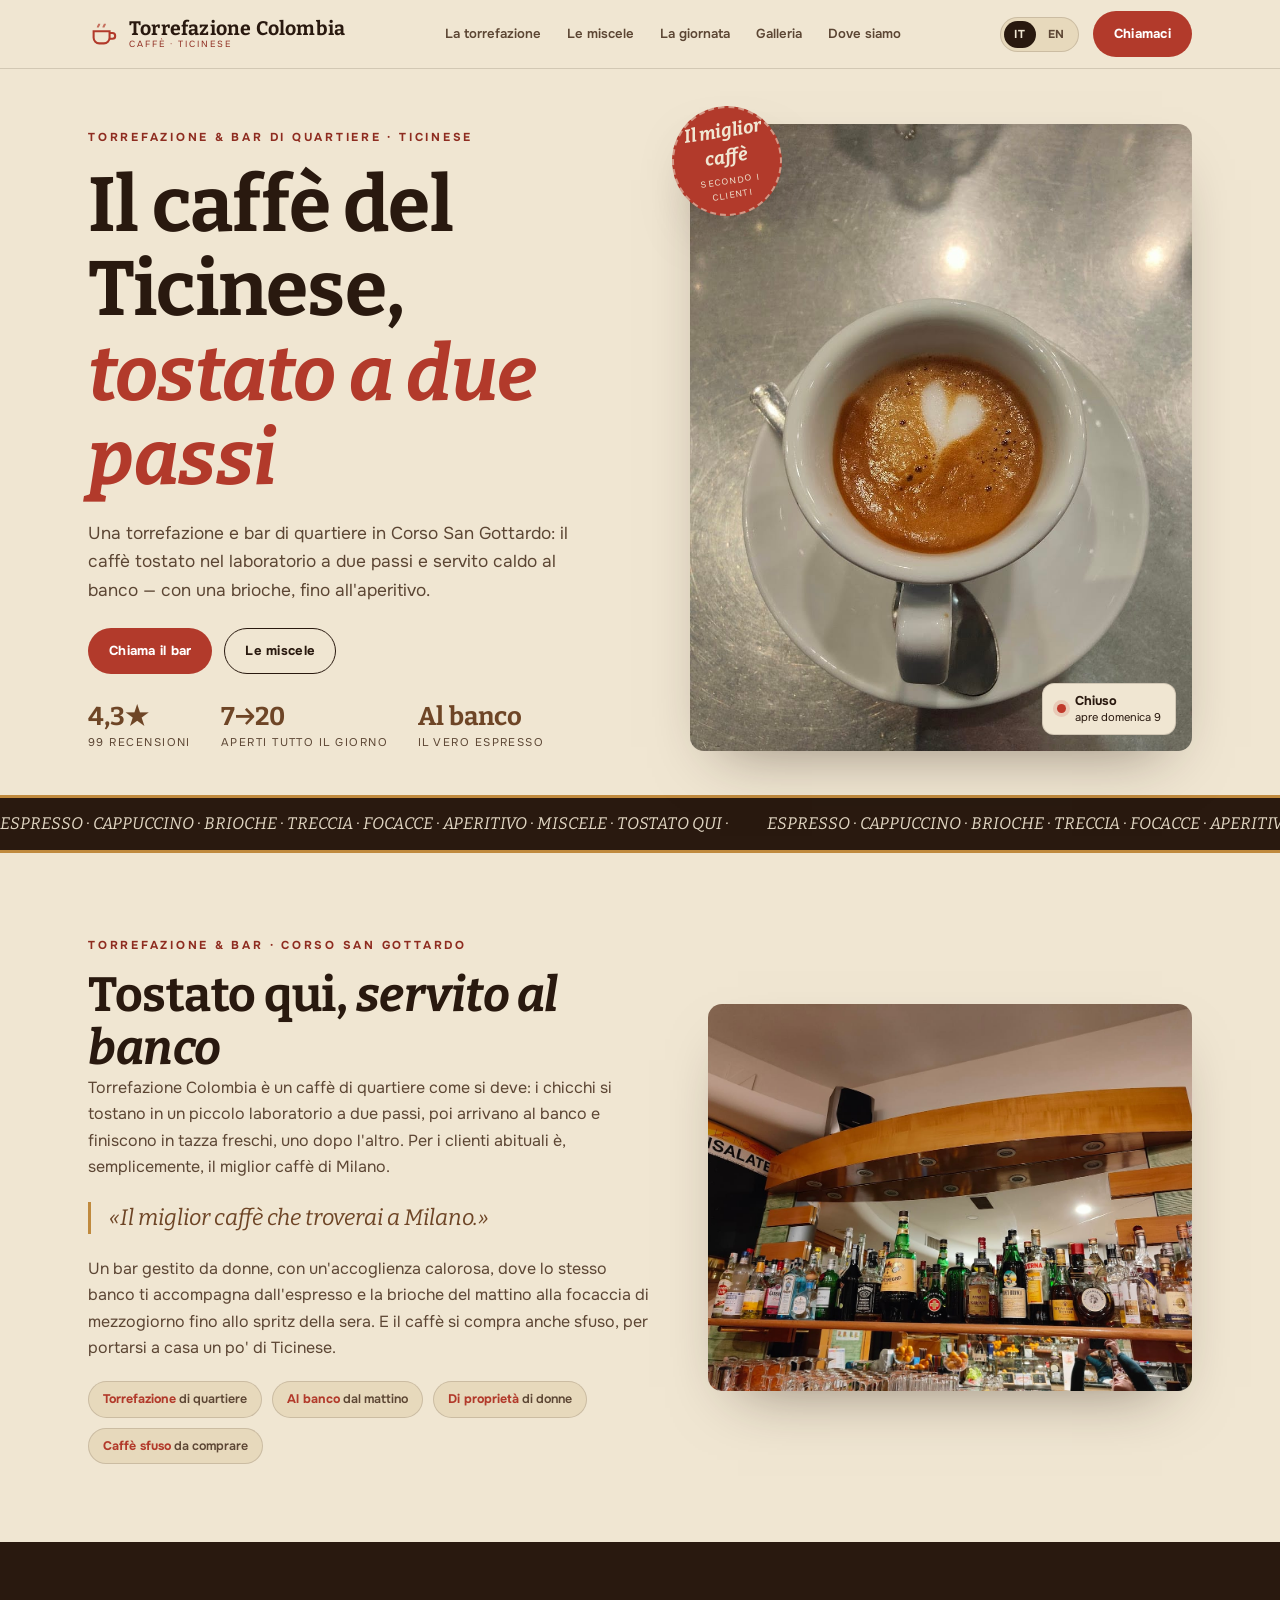
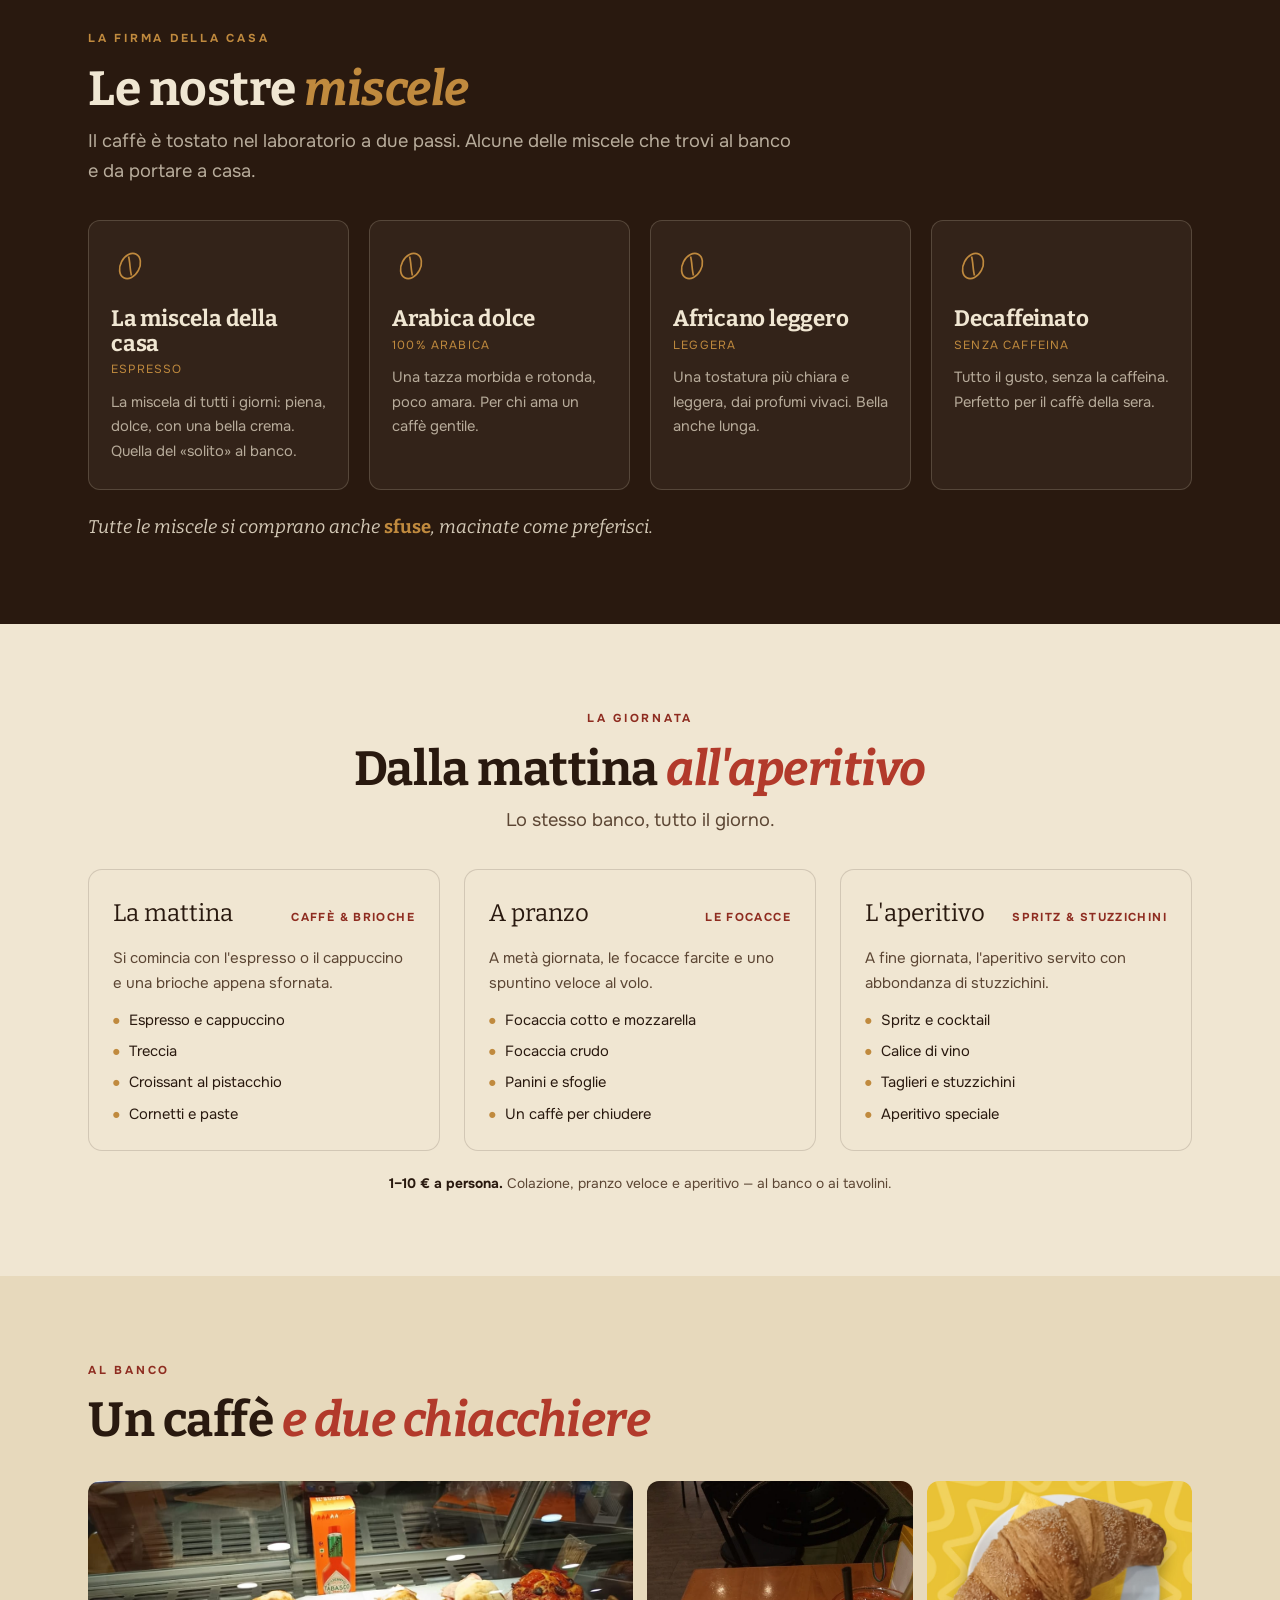
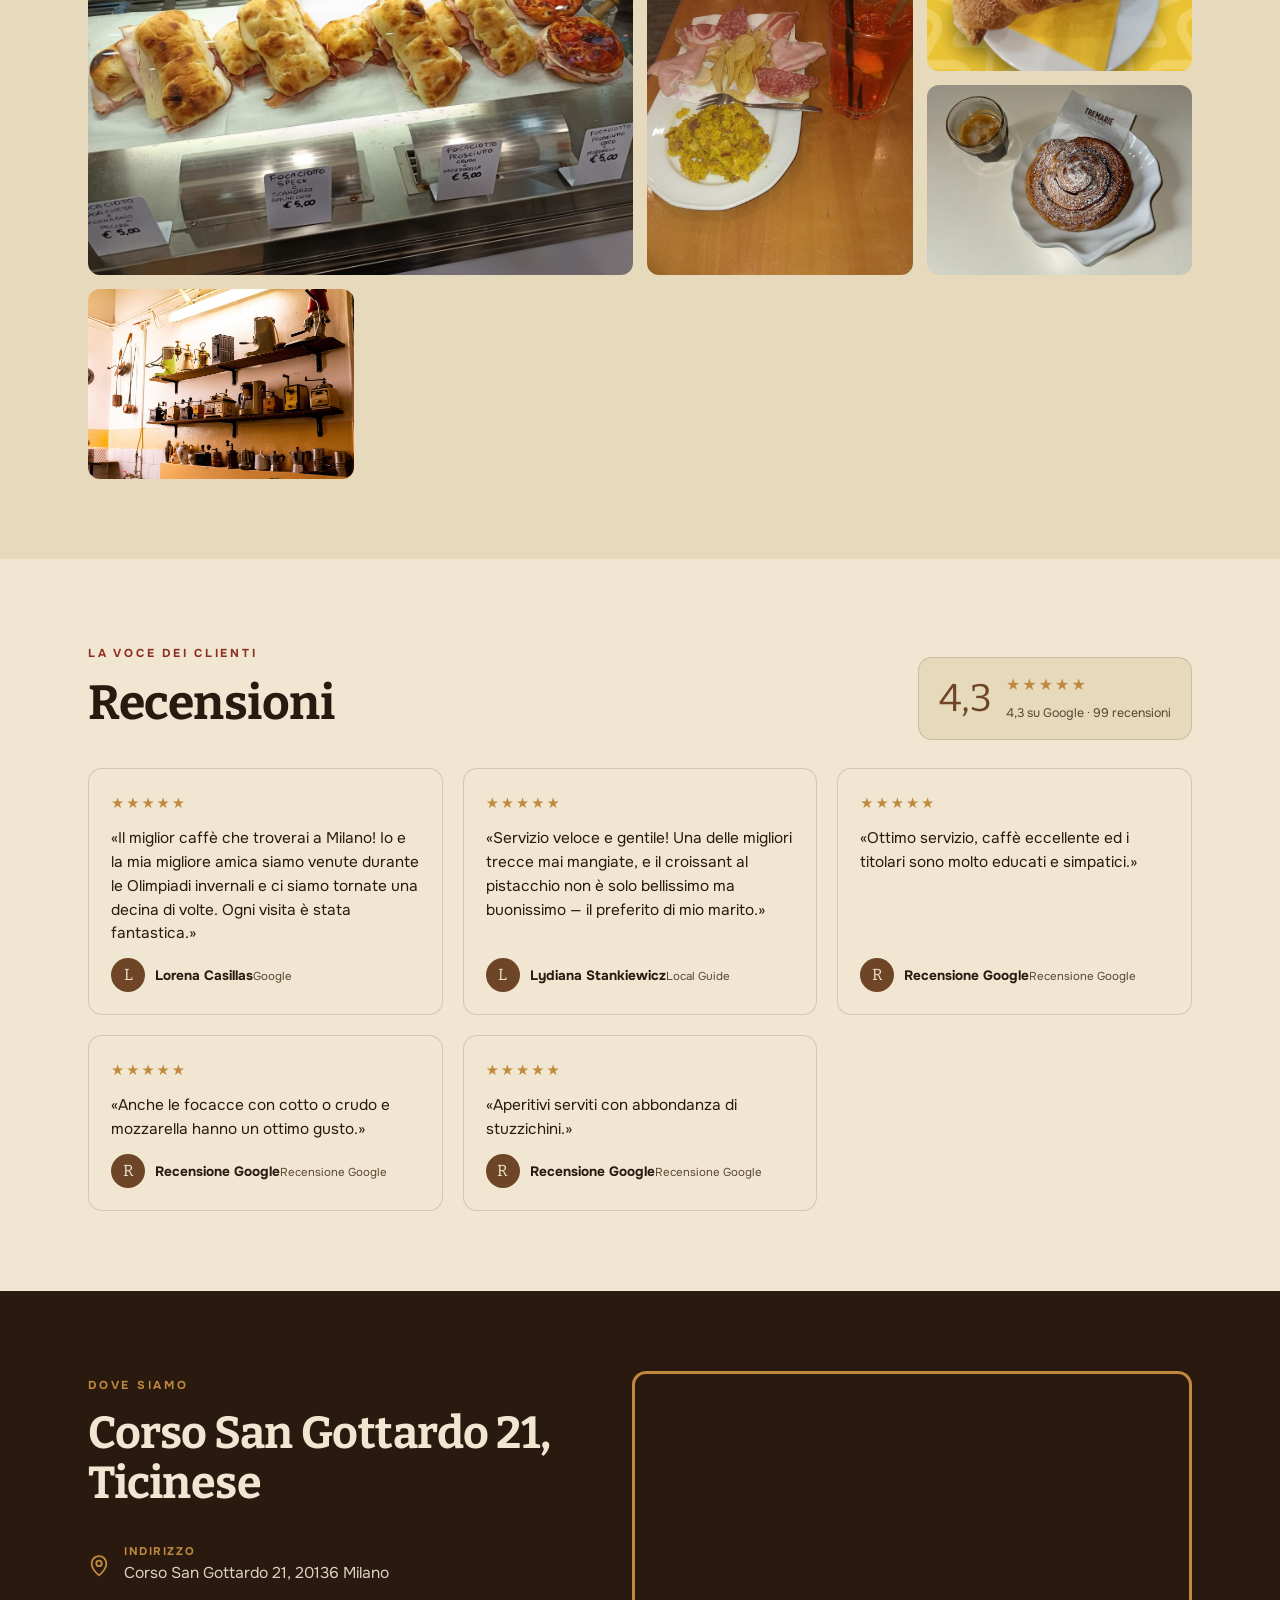
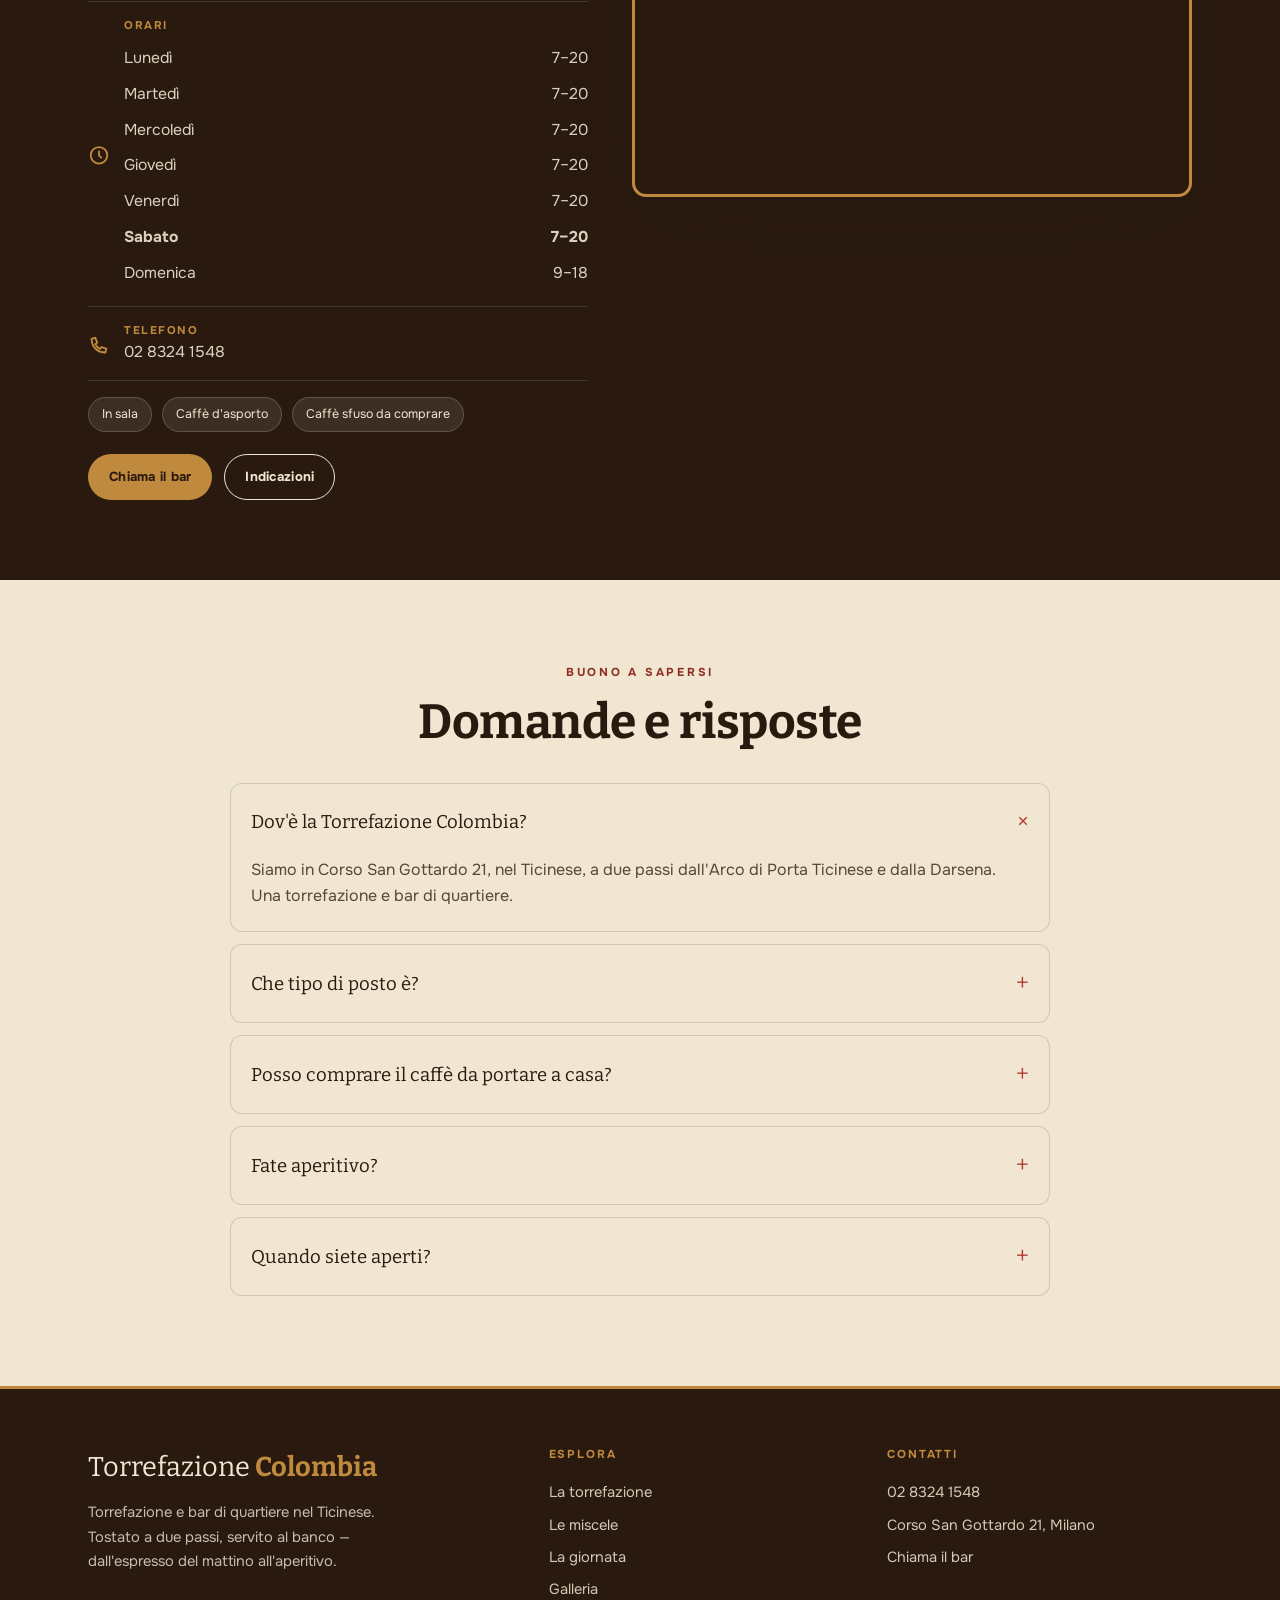
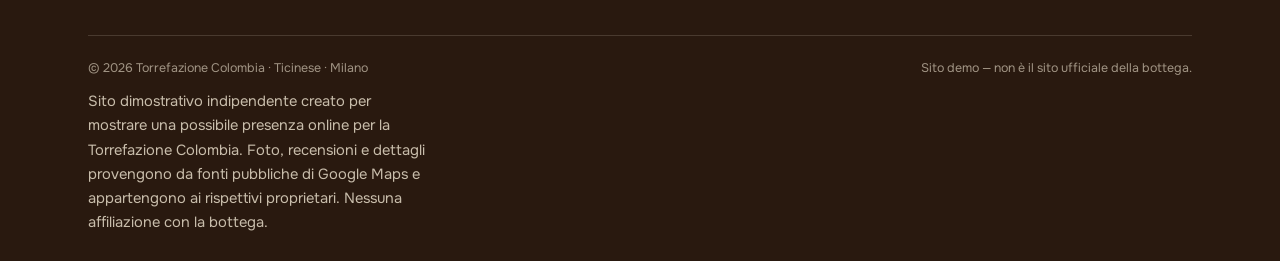
==== index.html @ 17e3a4bd "Torrefazione Colombia — sito demo (caffe di quartiere, Ticinese)" ====
<!DOCTYPE html>
<html lang="it">
<head>
<meta charset="UTF-8">
<meta name="viewport" content="width=device-width, initial-scale=1.0">
<title>Torrefazione Colombia · caffè tostato in Ticinese, Milano</title>
<meta name="description" content="Torrefazione Colombia, torrefazione e bar di quartiere in Corso San Gottardo, Ticinese. Caffè tostato in laboratorio a due passi e servito al banco, dalla brioche del mattino all'aperitivo. Caffè sfuso da comprare.">
<link rel="preconnect" href="https://fonts.googleapis.com">
<link rel="preconnect" href="https://fonts.gstatic.com" crossorigin>
<link href="https://fonts.googleapis.com/css2?family=Bitter:ital,wght@0,400;0,500;0,600;0,700;1,400;1,600&family=Onest:wght@300;400;500;600;700&display=swap" rel="stylesheet">
<link rel="stylesheet" href="css/styles.css">
<link rel="icon" href="data:image/svg+xml,<svg xmlns='http://www.w3.org/2000/svg' viewBox='0 0 100 100'><rect width='100' height='100' fill='%2329190F'/><text x='50' y='72' font-size='60' text-anchor='middle' fill='%23C08A3E' font-family='Georgia,serif'>C</text></svg>">
</head>
<body>

<!-- intro -->
<div id="intro">
  <div class="in">
    <svg class="cup" viewBox="0 0 64 64" fill="none" stroke="currentColor" stroke-width="2.2" aria-hidden="true">
      <path d="M14 26h34v14a12 12 0 01-12 12H26a12 12 0 01-12-12z"/>
      <path d="M48 30h5a6 6 0 010 12h-5"/>
      <path d="M24 12c0 4-3 4-3 8M32 10c0 4-3 4-3 8M40 12c0 4-3 4-3 8" opacity=".8" style="animation:steam 2.4s ease-in-out infinite"/>
    </svg>
    <div class="w">Colombia</div>
    <div class="s">Torrefazione · Milano</div>
  </div>
</div>

<!-- topbar -->
<header class="bar">
  <div class="wrap row">
    <a class="brand" href="#top">
      <svg class="cup" viewBox="0 0 32 32" fill="none" stroke="currentColor" stroke-width="2.2" aria-hidden="true"><path d="M6 13h17v7a6 6 0 01-6 6h-5a6 6 0 01-6-6z"/><path d="M23 15h3a3 3 0 010 6h-3"/><path d="M12 5c0 2-1.5 2-1.5 4M18 5c0 2-1.5 2-1.5 4" opacity=".7"/></svg>
      <span class="mk"><b>Torrefazione Colombia</b><span>Caffè · Ticinese</span></span>
    </a>
    <nav class="links">
      <a href="#story" data-i18n="nav.story">La torrefazione</a>
      <a href="#blends" data-i18n="nav.blends">Le miscele</a>
      <a href="#day" data-i18n="nav.day">La giornata</a>
      <a href="#gallery" data-i18n="nav.gallery">Galleria</a>
      <a href="#visit" data-i18n="nav.visit">Dove siamo</a>
    </nav>
    <div class="bar-tools">
      <div class="lang"><button data-l="it" class="on">IT</button><button data-l="en">EN</button></div>
      <a href="tel:+390283241548" class="btn solid" data-i18n="bar.book">Chiamaci</a>
      <button class="burger" aria-label="Menu"><span></span></button>
    </div>
  </div>
</header>

<main id="top">

<!-- hero -->
<section class="hero">
  <div class="wrap grid">
    <div class="hero-copy">
      <span class="eyebrow kick" data-i18n="hero.kick">Torrefazione & bar di quartiere · Ticinese</span>
      <h1 data-i18n="hero.h1">Il caffè del<br>Ticinese, <em>tostato a due passi</em></h1>
      <p class="sub" data-i18n="hero.sub">Una torrefazione e bar di quartiere in Corso San Gottardo: il caffè tostato nel laboratorio a due passi e servito caldo al banco — con una brioche, fino all'aperitivo.</p>
      <div class="cta">
        <a href="tel:+390283241548" class="btn solid" data-i18n="hero.book">Chiama il bar</a>
        <a href="#blends" class="btn ghost" data-i18n="hero.blends">Le miscele</a>
      </div>
      <div class="facts">
        <div class="f"><b data-i18n="hero.f1n">4,3★</b><span data-i18n="hero.f1l">99 recensioni</span></div>
        <div class="f"><b data-i18n="hero.f2n">7→20</b><span data-i18n="hero.f2l">aperti tutto il giorno</span></div>
        <div class="f"><b data-i18n="hero.f3n">Al banco</b><span data-i18n="hero.f3l">il vero espresso</span></div>
      </div>
    </div>
    <div class="hero-art">
      <div class="stamp"><div><b data-i18n="hero.stamp">Il miglior caffè</b><span data-i18n="hero.stamps">secondo i clienti</span></div></div>
      <div class="ph">
        <img src="img/hero-cappuccino.jpg" alt="Un cappuccino con latte art della Torrefazione Colombia" width="500" height="625">
        <div class="badge-open" id="openBadge"><span class="dot"></span><span class="t"><b>Aperto</b></span></div>
      </div>
    </div>
  </div>
</section>

<!-- ribbon -->
<div class="ribbon" aria-hidden="true">
  <div class="track">
    <span data-i18n="ribbon">ESPRESSO · CAPPUCCINO · BRIOCHE · TRECCIA · FOCACCE · APERITIVO · MISCELE · TOSTATO QUI ·</span>
    <span data-i18n="ribbon">ESPRESSO · CAPPUCCINO · BRIOCHE · TRECCIA · FOCACCE · APERITIVO · MISCELE · TOSTATO QUI ·</span>
  </div>
</div>

<!-- story -->
<section class="story reveal" id="story">
  <div class="wrap grid">
    <div class="story-copy">
      <span class="eyebrow" data-i18n="story.kick">Torrefazione & bar · Corso San Gottardo</span>
      <h2 style="font-size:clamp(2rem,4.4vw,3rem);margin-top:12px" data-i18n="story.h2">Tostato qui, <em>servito al banco</em></h2>
      <p data-i18n="story.p1">Torrefazione Colombia è un caffè di quartiere come si deve: i chicchi si tostano in un piccolo laboratorio a due passi, poi arrivano al banco e finiscono in tazza freschi, uno dopo l'altro. Per i clienti abituali è, semplicemente, il miglior caffè di Milano.</p>
      <p class="pull" data-i18n="story.pull">«Il miglior caffè che troverai a Milano.»</p>
      <p data-i18n="story.p2">Un bar gestito da donne, con un'accoglienza calorosa, dove lo stesso banco ti accompagna dall'espresso e la brioche del mattino alla focaccia di mezzogiorno fino allo spritz della sera. E il caffè si compra anche sfuso, per portarsi a casa un po' di Ticinese.</p>
      <div class="chips">
        <span class="chip" data-i18n="c1"><b>Torrefazione</b> di quartiere</span>
        <span class="chip" data-i18n="c2"><b>Al banco</b> dal mattino</span>
        <span class="chip" data-i18n="c3"><b>Di proprietà</b> di donne</span>
        <span class="chip" data-i18n="c4"><b>Caffè sfuso</b> da comprare</span>
      </div>
    </div>
    <div class="ph"><img src="img/bancone.jpg" alt="Il bancone della Torrefazione Colombia" width="500" height="400"></div>
  </div>
</section>

<!-- le miscele -->
<section class="blends reveal" id="blends">
  <div class="wrap">
    <div class="shead">
      <span class="eyebrow" data-i18n="blends.kick">La firma della casa</span>
      <h2 data-i18n="blends.h2">Le nostre <em>miscele</em></h2>
      <p class="lead" data-i18n="blends.sub">Il caffè è tostato nel laboratorio a due passi. Alcune delle miscele che trovi al banco e da portare a casa.</p>
    </div>
    <div class="blend-grid">
      <div class="blend">
        <svg class="bean" viewBox="0 0 40 40" fill="none" stroke="currentColor" stroke-width="1.8"><ellipse cx="20" cy="20" rx="10" ry="14" transform="rotate(28 20 20)"/><path d="M14 12c4 4 8 12 12 16" transform="rotate(28 20 20)"/></svg>
        <h4 data-i18n="b1.t">La miscela della casa</h4>
        <div class="note" data-i18n="b1.note">espresso</div>
        <p data-i18n="b1.p">La miscela di tutti i giorni: piena, dolce, con una bella crema. Quella del «solito» al banco.</p>
      </div>
      <div class="blend">
        <svg class="bean" viewBox="0 0 40 40" fill="none" stroke="currentColor" stroke-width="1.8"><ellipse cx="20" cy="20" rx="10" ry="14" transform="rotate(28 20 20)"/><path d="M14 12c4 4 8 12 12 16" transform="rotate(28 20 20)"/></svg>
        <h4 data-i18n="b2.t">Arabica dolce</h4>
        <div class="note" data-i18n="b2.note">100% arabica</div>
        <p data-i18n="b2.p">Una tazza morbida e rotonda, poco amara. Per chi ama un caffè gentile.</p>
      </div>
      <div class="blend">
        <svg class="bean" viewBox="0 0 40 40" fill="none" stroke="currentColor" stroke-width="1.8"><ellipse cx="20" cy="20" rx="10" ry="14" transform="rotate(28 20 20)"/><path d="M14 12c4 4 8 12 12 16" transform="rotate(28 20 20)"/></svg>
        <h4 data-i18n="b3.t">Africano leggero</h4>
        <div class="note" data-i18n="b3.note">leggera</div>
        <p data-i18n="b3.p">Una tostatura più chiara e leggera, dai profumi vivaci. Bella anche lunga.</p>
      </div>
      <div class="blend">
        <svg class="bean" viewBox="0 0 40 40" fill="none" stroke="currentColor" stroke-width="1.8"><ellipse cx="20" cy="20" rx="10" ry="14" transform="rotate(28 20 20)"/><path d="M14 12c4 4 8 12 12 16" transform="rotate(28 20 20)"/></svg>
        <h4 data-i18n="b4.t">Decaffeinato</h4>
        <div class="note" data-i18n="b4.note">senza caffeina</div>
        <p data-i18n="b4.p">Tutto il gusto, senza la caffeina. Perfetto per il caffè della sera.</p>
      </div>
    </div>
    <p class="foot" data-i18n="blends.foot">Tutte le miscele si comprano anche <b>sfuse</b>, macinate come preferisci.</p>
  </div>
</section>

<!-- daypart -->
<section class="day reveal" id="day">
  <div class="wrap">
    <div class="shead center">
      <span class="eyebrow" data-i18n="day.kick">La giornata</span>
      <h2 data-i18n="day.h2">Dalla mattina <em>all'aperitivo</em></h2>
      <p class="lead" style="margin:0 auto" data-i18n="day.sub">Lo stesso banco, tutto il giorno.</p>
    </div>
    <div class="three">
      <div class="moment">
        <div class="top"><span class="h" data-i18n="m1.h">La mattina</span><span class="t" data-i18n="m1.t">caffè &amp; brioche</span></div>
        <div class="body">
          <p data-i18n="m1.p">Si comincia con l'espresso o il cappuccino e una brioche appena sfornata.</p>
          <ul>
            <li data-i18n="m1.l1">Espresso e cappuccino</li>
            <li data-i18n="m1.l2">Treccia</li>
            <li data-i18n="m1.l3">Croissant al pistacchio</li>
            <li data-i18n="m1.l4">Cornetti e paste</li>
          </ul>
        </div>
      </div>
      <div class="moment">
        <div class="top"><span class="h" data-i18n="m2.h">A pranzo</span><span class="t" data-i18n="m2.t">le focacce</span></div>
        <div class="body">
          <p data-i18n="m2.p">A metà giornata, le focacce farcite e uno spuntino veloce al volo.</p>
          <ul>
            <li data-i18n="m2.l1">Focaccia cotto e mozzarella</li>
            <li data-i18n="m2.l2">Focaccia crudo</li>
            <li data-i18n="m2.l3">Panini e sfoglie</li>
            <li data-i18n="m2.l4">Un caffè per chiudere</li>
          </ul>
        </div>
      </div>
      <div class="moment">
        <div class="top"><span class="h" data-i18n="m3.h">L'aperitivo</span><span class="t" data-i18n="m3.t">spritz &amp; stuzzichini</span></div>
        <div class="body">
          <p data-i18n="m3.p">A fine giornata, l'aperitivo servito con abbondanza di stuzzichini.</p>
          <ul>
            <li data-i18n="m3.l1">Spritz e cocktail</li>
            <li data-i18n="m3.l2">Calice di vino</li>
            <li data-i18n="m3.l3">Taglieri e stuzzichini</li>
            <li data-i18n="m3.l4">Aperitivo speciale</li>
          </ul>
        </div>
      </div>
    </div>
    <p class="note" data-i18n="day.note"><b>1–10 € a persona.</b> Colazione, pranzo veloce e aperitivo — al banco o ai tavolini.</p>
  </div>
</section>

<!-- gallery -->
<section class="gallery reveal" id="gallery">
  <div class="wrap">
    <div class="shead">
      <span class="eyebrow" data-i18n="gal.kick">Al banco</span>
      <h2 data-i18n="gal.h2">Un caffè <em>e due chiacchiere</em></h2>
    </div>
    <div class="gg">
      <figure class="big"><img src="img/focacce.jpg" alt="Le focacce in vetrina della Torrefazione Colombia" loading="lazy"></figure>
      <figure class="tall"><img src="img/aperitivo.jpg" alt="Un aperitivo con salumi, patatine e spritz" loading="lazy"></figure>
      <figure><img src="img/cornetto.jpg" alt="Un cornetto appena sfornato" loading="lazy"></figure>
      <figure><img src="img/espresso.jpg" alt="Un espresso e una girella" loading="lazy"></figure>
      <figure><img src="img/interno.jpg" alt="L'interno con gli scaffali dei prodotti" loading="lazy"></figure>
    </div>
  </div>
</section>

<!-- reviews -->
<section class="reviews reveal">
  <div class="wrap">
    <div class="rev-head">
      <div class="shead" style="margin-bottom:0">
        <span class="eyebrow" data-i18n="rev.kick">La voce dei clienti</span>
        <h2 data-i18n="rev.h2">Recensioni</h2>
      </div>
      <div class="rating-badge">
        <span class="big">4,3</span>
        <div><div class="st">★★★★★</div><small data-i18n="rev.sub">4,3 su Google · 99 recensioni</small></div>
      </div>
    </div>
    <div class="rgrid">
      <div class="rcard">
        <div class="stars">★★★★★</div>
        <p data-i18n="rc1">«Il miglior caffè che troverai a Milano! Io e la mia migliore amica siamo venute durante le Olimpiadi invernali e ci siamo tornate una decina di volte. Ogni visita è stata fantastica.»</p>
        <div class="who"><span class="av">L</span><div><b>Lorena Casillas</b><span data-i18n="rc1m">Google</span></div></div>
      </div>
      <div class="rcard">
        <div class="stars">★★★★★</div>
        <p data-i18n="rc2">«Servizio veloce e gentile! Una delle migliori trecce mai mangiate, e il croissant al pistacchio non è solo bellissimo ma buonissimo — il preferito di mio marito.»</p>
        <div class="who"><span class="av">L</span><div><b>Lydiana Stankiewicz</b><span data-i18n="rc2m">Local Guide</span></div></div>
      </div>
      <div class="rcard">
        <div class="stars">★★★★★</div>
        <p data-i18n="rc3">«Ottimo servizio, caffè eccellente ed i titolari sono molto educati e simpatici.»</p>
        <div class="who"><span class="av">R</span><div><b>Recensione Google</b><span data-i18n="rc3m">Recensione Google</span></div></div>
      </div>
      <div class="rcard">
        <div class="stars">★★★★★</div>
        <p data-i18n="rc4">«Anche le focacce con cotto o crudo e mozzarella hanno un ottimo gusto.»</p>
        <div class="who"><span class="av">R</span><div><b>Recensione Google</b><span data-i18n="rc4m">Recensione Google</span></div></div>
      </div>
      <div class="rcard">
        <div class="stars">★★★★★</div>
        <p data-i18n="rc5">«Aperitivi serviti con abbondanza di stuzzichini.»</p>
        <div class="who"><span class="av">R</span><div><b>Recensione Google</b><span data-i18n="rc5m">Recensione Google</span></div></div>
      </div>
    </div>
  </div>
</section>

<!-- visit -->
<section class="visit reveal" id="visit">
  <div class="wrap grid">
    <div class="info">
      <span class="eyebrow" data-i18n="visit.kick">Dove siamo</span>
      <h2 data-i18n="visit.h2">Corso San Gottardo 21, Ticinese</h2>
      <div class="line">
        <svg class="ic" viewBox="0 0 24 24" fill="none" stroke="currentColor" stroke-width="2"><path d="M12 22s8-6.5 8-13a8 8 0 10-16 0c0 6.5 8 13 8 13z"/><circle cx="12" cy="9" r="3"/></svg>
        <div><b data-i18n="visit.addr">Indirizzo</b><span>Corso San Gottardo 21, 20136 Milano</span></div>
      </div>
      <div class="line">
        <svg class="ic" viewBox="0 0 24 24" fill="none" stroke="currentColor" stroke-width="2"><circle cx="12" cy="12" r="9"/><path d="M12 7v5l3 3"/></svg>
        <div style="flex:1"><b data-i18n="visit.hours">Orari</b><div id="hoursList" style="margin-top:6px"></div></div>
      </div>
      <div class="line">
        <svg class="ic" viewBox="0 0 24 24" fill="none" stroke="currentColor" stroke-width="2"><path d="M4 5c0 9 6 15 15 15l1-4-5-2-2 2a12 12 0 01-5-5l2-2-2-5z"/></svg>
        <div><b data-i18n="visit.phone">Telefono</b><a href="tel:+390283241548">02 8324 1548</a></div>
      </div>
      <div class="services">
        <span class="svc" data-i18n="svc1">In sala</span>
        <span class="svc" data-i18n="svc2">Caffè d'asporto</span>
        <span class="svc" data-i18n="svc3">Caffè sfuso da comprare</span>
      </div>
      <div class="cta" style="display:flex;gap:12px;margin-top:22px;flex-wrap:wrap">
        <a href="tel:+390283241548" class="btn brass" data-i18n="visit.book">Chiama il bar</a>
        <a href="https://www.google.com/maps/dir/?api=1&destination=Torrefazione+Colombia+Corso+San+Gottardo+21+Milano" target="_blank" rel="noopener" class="btn ghost" style="color:var(--latte);border-color:var(--latte)" data-i18n="visit.dir">Indicazioni</a>
      </div>
    </div>
    <div class="mapbox">
      <iframe title="Mappa — Torrefazione Colombia, Corso San Gottardo 21 Milano" loading="lazy" referrerpolicy="no-referrer-when-downgrade" src="https://www.google.com/maps?q=Torrefazione+Colombia,+Corso+San+Gottardo+21,+Milano&output=embed"></iframe>
    </div>
  </div>
</section>

<!-- faq -->
<section class="faq reveal">
  <div class="wrap">
    <div class="shead center">
      <span class="eyebrow" data-i18n="faq.kick">Buono a sapersi</span>
      <h2 data-i18n="faq.h2">Domande e risposte</h2>
    </div>
    <div class="qs">
      <details class="q" open>
        <summary><span data-i18n="q1">Dov'è la Torrefazione Colombia?</span><span class="pl">+</span></summary>
        <p data-i18n="a1">Siamo in Corso San Gottardo 21, nel Ticinese, a due passi dall'Arco di Porta Ticinese e dalla Darsena. Una torrefazione e bar di quartiere.</p>
      </details>
      <details class="q">
        <summary><span data-i18n="q2">Che tipo di posto è?</span><span class="pl">+</span></summary>
        <p data-i18n="a2">Una torrefazione e bar: i chicchi si tostano in un laboratorio a due passi e si servono freschi al banco, dall'espresso e la brioche del mattino all'aperitivo della sera.</p>
      </details>
      <details class="q">
        <summary><span data-i18n="q3">Posso comprare il caffè da portare a casa?</span><span class="pl">+</span></summary>
        <p data-i18n="a3">Sì — le miscele della casa si vendono sfuse, macinate come preferisci, così puoi preparare il nostro caffè anche a casa.</p>
      </details>
      <details class="q">
        <summary><span data-i18n="q4">Fate aperitivo?</span><span class="pl">+</span></summary>
        <p data-i18n="a4">Sì, la sera il banco si trasforma per l'aperitivo: spritz, vino e cocktail, serviti con abbondanza di stuzzichini.</p>
      </details>
      <details class="q">
        <summary><span data-i18n="q5">Quando siete aperti?</span><span class="pl">+</span></summary>
        <p data-i18n="a5">Dal lunedì al sabato 7:00–20:00 e la domenica 9:00–18:00. Un caffè al volo o un posto ai tavolini — siete i benvenuti tutto il giorno.</p>
      </details>
    </div>
  </div>
</section>

</main>

<footer class="ft">
  <div class="wrap">
    <div class="top">
      <div>
        <div class="mk">Torrefazione <b>Colombia</b></div>
        <p data-i18n="ft.tag">Torrefazione e bar di quartiere nel Ticinese. Tostato a due passi, servito al banco — dall'espresso del mattino all'aperitivo.</p>
      </div>
      <div>
        <h5 data-i18n="ft.explore">Esplora</h5>
        <a href="#story" data-i18n="nav.story">La torrefazione</a>
        <a href="#blends" data-i18n="nav.blends">Le miscele</a>
        <a href="#day" data-i18n="nav.day">La giornata</a>
        <a href="#gallery" data-i18n="nav.gallery">Galleria</a>
      </div>
      <div>
        <h5 data-i18n="ft.contact">Contatti</h5>
        <a href="tel:+390283241548">02 8324 1548</a>
        <a href="https://www.google.com/maps?q=Torrefazione+Colombia,+Corso+San+Gottardo+21,+Milano" target="_blank" rel="noopener">Corso San Gottardo 21, Milano</a>
        <a href="#visit" data-i18n="visit.book">Chiama il bar</a>
      </div>
    </div>
    <div class="bottom">
      <span>© 2026 Torrefazione Colombia · Ticinese · Milano</span>
      <span data-i18n="ft.rights">Sito demo — non è il sito ufficiale della bottega.</span>
    </div>
    <p class="disc" data-i18n="ft.disc">Sito dimostrativo indipendente creato per mostrare una possibile presenza online per la Torrefazione Colombia. Foto, recensioni e dettagli provengono da fonti pubbliche di Google Maps e appartengono ai rispettivi proprietari. Nessuna affiliazione con la bottega.</p>
  </div>
</footer>

<!-- JSON-LD -->
<script type="application/ld+json">
{
  "@context":"https://schema.org",
  "@type":"CafeOrCoffeeShop",
  "name":"Torrefazione Colombia",
  "description":"Torrefazione e bar di quartiere in Corso San Gottardo, Ticinese, a Milano. Caffè tostato in laboratorio a due passi e servito al banco, dalla colazione all'aperitivo. Caffè sfuso in vendita.",
  "servesCuisine":["Caffè","Colazione","Aperitivo","Bar"],
  "priceRange":"€",
  "url":"https://rotenzark.github.io/torrefazione-colombia/",
  "telephone":"+39 02 8324 1548",
  "address":{"@type":"PostalAddress","streetAddress":"Corso San Gottardo 21","addressLocality":"Milano","postalCode":"20136","addressCountry":"IT"},
  "geo":{"@type":"GeoCoordinates","latitude":45.4495826,"longitude":9.1799896},
  "aggregateRating":{"@type":"AggregateRating","ratingValue":"4.3","reviewCount":"99"},
  "openingHoursSpecification":[
    {"@type":"OpeningHoursSpecification","dayOfWeek":["Monday","Tuesday","Wednesday","Thursday","Friday","Saturday"],"opens":"07:00","closes":"20:00"},
    {"@type":"OpeningHoursSpecification","dayOfWeek":["Sunday"],"opens":"09:00","closes":"18:00"}
  ]
}
</script>
<script type="application/ld+json">
{
  "@context":"https://schema.org",
  "@type":"FAQPage",
  "mainEntity":[
    {"@type":"Question","name":"Dov'è la Torrefazione Colombia?","acceptedAnswer":{"@type":"Answer","text":"Siamo in Corso San Gottardo 21, nel Ticinese, a due passi dall'Arco di Porta Ticinese e dalla Darsena. Una torrefazione e bar di quartiere."}},
    {"@type":"Question","name":"Che tipo di posto è?","acceptedAnswer":{"@type":"Answer","text":"Una torrefazione e bar: i chicchi si tostano in un laboratorio a due passi e si servono freschi al banco, dall'espresso e la brioche del mattino all'aperitivo della sera."}},
    {"@type":"Question","name":"Posso comprare il caffè da portare a casa?","acceptedAnswer":{"@type":"Answer","text":"Sì, le miscele della casa si vendono sfuse, macinate come preferisci, così puoi preparare il nostro caffè anche a casa."}},
    {"@type":"Question","name":"Fate aperitivo?","acceptedAnswer":{"@type":"Answer","text":"Sì, la sera il banco si trasforma per l'aperitivo: spritz, vino e cocktail, serviti con abbondanza di stuzzichini."}},
    {"@type":"Question","name":"Quando siete aperti?","acceptedAnswer":{"@type":"Answer","text":"Dal lunedì al sabato 7:00–20:00 e la domenica 9:00–18:00."}}
  ]
}
</script>

<script src="js/main.js"></script>
</body>
</html>
---- css/styles.css ----
/* ==========================================================================
   TORREFAZIONE COLOMBIA — torrefazione & bar di quartiere · Ticinese
   Gesto-firma: LE MISCELE (carta delle miscele di casa) + narrativa
   «tostato in laboratorio a due passi» + daypart «dalla mattina all'aperitivo»
   Font: Bitter (slab serif) + Onest (sans)
   ========================================================================== */

:root{
  --latte:#F0E6D2;
  --latte-2:#E7D9BC;
  --latte-3:#DDCBA6;
  --espresso:#29190F;
  --espresso-soft:#5C4634;
  --roast:#6E4526;
  --red:#B23A2B;
  --red-d:#8E2C20;
  --brass:#C08A3E;
  --brass-d:#9C6C26;
  --line:rgba(41,25,15,.15);
  --line-2:rgba(41,25,15,.08);
  --shadow:0 26px 60px -30px rgba(41,25,15,.5);
  --maxw:1160px;
  --serif:'Bitter', Georgia, 'Times New Roman', serif;
  --sans:'Onest', system-ui, -apple-system, sans-serif;
}

*{box-sizing:border-box;margin:0;padding:0}
html{scroll-behavior:smooth}
body{font-family:var(--sans);color:var(--espresso);background:var(--latte);line-height:1.65;-webkit-font-smoothing:antialiased;overflow-x:hidden}
img{max-width:100%;display:block}
a{color:inherit;text-decoration:none}
h1,h2,h3,h4{font-family:var(--serif);font-weight:700;line-height:1.1;letter-spacing:-.01em}
section{position:relative}

.wrap{max-width:var(--maxw);margin:0 auto;padding:0 28px}
.eyebrow{font-family:var(--sans);font-weight:700;font-size:.72rem;letter-spacing:.24em;text-transform:uppercase;color:var(--red-d);display:inline-block}
.lead{font-size:1.14rem;color:var(--espresso-soft);max-width:60ch}

/* intro */
#intro{position:fixed;inset:0;z-index:1200;background:var(--espresso);display:grid;place-items:center;transition:opacity .7s ease,visibility .7s}
#intro.gone{opacity:0;visibility:hidden}
#intro .in{text-align:center;color:var(--latte);animation:rise 1s ease both}
#intro .cup{width:64px;height:64px;margin:0 auto 16px;color:var(--brass)}
#intro .w{font-family:var(--serif);font-size:clamp(2.2rem,7vw,3.6rem);letter-spacing:.01em}
#intro .s{font-size:.72rem;letter-spacing:.34em;text-transform:uppercase;color:var(--brass);margin-top:.5rem}
@keyframes rise{from{opacity:0;transform:translateY(14px)}to{opacity:1;transform:none}}
@keyframes steam{0%{opacity:0;transform:translateY(2px) scaleY(.9)}50%{opacity:.7}100%{opacity:0;transform:translateY(-6px) scaleY(1.1)}}

/* topbar */
header.bar{position:sticky;top:0;z-index:900;background:rgba(240,230,210,.92);backdrop-filter:blur(10px);border-bottom:1px solid var(--line)}
.bar .row{display:flex;align-items:center;justify-content:space-between;gap:18px;height:68px}
.brand{display:flex;align-items:center;gap:11px}
.brand .cup{width:30px;height:30px;flex:none;color:var(--red)}
.brand .mk{display:flex;flex-direction:column;line-height:1}
.brand .mk b{font-family:var(--serif);font-weight:700;font-size:1.22rem;color:var(--espresso);letter-spacing:.01em}
.brand .mk span{font-size:.56rem;letter-spacing:.22em;text-transform:uppercase;color:var(--red-d);margin-top:2px}
nav.links{display:flex;gap:26px}
nav.links a{font-size:.82rem;font-weight:600;color:var(--espresso-soft);transition:color .2s}
nav.links a:hover{color:var(--red)}
.bar-tools{display:flex;align-items:center;gap:14px}
.lang{display:flex;gap:2px;border:1px solid var(--line);border-radius:999px;padding:3px;background:var(--latte-2)}
.lang button{font:inherit;font-size:.72rem;font-weight:700;letter-spacing:.06em;border:0;cursor:pointer;background:transparent;color:var(--espresso-soft);padding:4px 10px;border-radius:999px}
.lang button.on{background:var(--espresso);color:var(--latte)}
.btn{display:inline-flex;align-items:center;gap:8px;font-family:var(--sans);font-weight:700;font-size:.82rem;letter-spacing:.02em;padding:11px 20px;border-radius:999px;cursor:pointer;border:1px solid transparent;transition:transform .15s ease,background .2s,color .2s;white-space:nowrap}
.btn.solid{background:var(--red);color:#fff}
.btn.solid:hover{background:var(--red-d);transform:translateY(-2px)}
.btn.ghost{background:transparent;color:var(--espresso);border-color:var(--espresso)}
.btn.ghost:hover{background:var(--espresso);color:var(--latte)}
.btn.brass{background:var(--brass);color:var(--espresso)}
.btn.brass:hover{background:var(--brass-d);color:#fff;transform:translateY(-2px)}
.burger{display:none}

/* hero */
.hero{padding:54px 0 44px}
.hero .grid{display:grid;grid-template-columns:1.05fr .95fr;gap:48px;align-items:center}
.hero .kick{margin-bottom:16px}
.hero h1{font-size:clamp(2.7rem,6vw,4.8rem);color:var(--espresso)}
.hero h1 em{font-style:italic;color:var(--red)}
.hero .sub{font-size:1.08rem;color:var(--espresso-soft);max-width:46ch;margin:18px 0 6px}
.hero .cta{display:flex;gap:12px;flex-wrap:wrap;margin-top:24px}
.hero .facts{display:flex;gap:30px;margin-top:30px;flex-wrap:wrap}
.hero .facts .f b{font-family:var(--serif);font-size:1.6rem;color:var(--roast);display:block;line-height:1}
.hero .facts .f span{font-size:.7rem;letter-spacing:.13em;text-transform:uppercase;color:var(--espresso-soft);margin-top:3px;display:block}
.hero-art{position:relative}
.hero-art .ph{position:relative;aspect-ratio:4/5;overflow:hidden;border-radius:14px;box-shadow:var(--shadow)}
.hero-art .ph img{width:100%;height:100%;object-fit:cover}
.hero-art .stamp{position:absolute;z-index:3;top:-18px;left:-18px;width:110px;height:110px;background:var(--red);color:var(--latte);border-radius:50%;display:grid;place-items:center;text-align:center;transform:rotate(-9deg);box-shadow:var(--shadow);border:2px dashed rgba(240,230,210,.55)}
.hero-art .stamp b{font-family:var(--serif);font-size:1.15rem;line-height:1;font-style:italic}
.hero-art .stamp span{font-size:.54rem;letter-spacing:.16em;text-transform:uppercase;margin-top:3px;display:block;padding:0 8px}
.badge-open{position:absolute;bottom:16px;right:16px;background:var(--latte);border:1px solid var(--line);border-radius:12px;padding:9px 14px;box-shadow:var(--shadow);display:flex;align-items:center;gap:9px}
.badge-open .dot{width:9px;height:9px;border-radius:50%;background:#c0392b;box-shadow:0 0 0 4px rgba(192,57,43,.16)}
.badge-open.op .dot{background:#3a9d5b;box-shadow:0 0 0 4px rgba(58,157,91,.16)}
.badge-open .t{font-size:.7rem;line-height:1.3}
.badge-open .t b{display:block;font-size:.8rem;font-family:var(--sans)}

/* ribbon */
.ribbon{background:var(--espresso);color:var(--latte);overflow:hidden;border-top:3px solid var(--brass);border-bottom:3px solid var(--brass)}
.ribbon .track{display:flex;gap:38px;white-space:nowrap;padding:12px 0;animation:slide 33s linear infinite;width:max-content}
.ribbon span{font-family:var(--serif);font-style:italic;font-size:1.05rem;opacity:.92}
.ribbon span b{color:var(--brass);font-style:normal}
@keyframes slide{from{transform:translateX(0)}to{transform:translateX(-50%)}}

.shead{max-width:64ch;margin-bottom:34px}
.shead h2{font-size:clamp(2rem,4.4vw,3rem);margin:12px 0 10px}
.shead h2 em{font-style:italic;color:var(--red)}
.center{margin-left:auto;margin-right:auto;text-align:center}

/* story */
.story{padding:78px 0}
.story .grid{display:grid;grid-template-columns:1.08fr .92fr;gap:52px;align-items:center}
.story .ph{position:relative;overflow:hidden;border-radius:14px;aspect-ratio:5/4;box-shadow:var(--shadow)}
.story .ph img{width:100%;height:100%;object-fit:cover}
.story p{margin-bottom:16px;color:var(--espresso-soft)}
.story .pull{font-family:var(--serif);font-style:italic;font-size:1.4rem;color:var(--roast);border-left:3px solid var(--brass);padding-left:18px;margin:22px 0;line-height:1.4}
.chips{display:flex;gap:10px;flex-wrap:wrap;margin-top:20px}
.chip{background:var(--latte-2);border:1px solid var(--line);border-radius:999px;padding:7px 14px;font-size:.78rem;font-weight:600;color:var(--espresso-soft)}
.chip b{color:var(--red)}

/* le miscele (dark) */
.blends{padding:82px 0;background:var(--espresso);color:var(--latte)}
.blends .eyebrow{color:var(--brass)}
.blends .shead h2{color:var(--latte)}
.blends .shead h2 em{color:var(--brass)}
.blends .lead{color:rgba(240,230,210,.72)}
.blend-grid{display:grid;grid-template-columns:repeat(4,1fr);gap:20px;margin-top:12px}
.blend{background:rgba(240,230,210,.05);border:1px solid rgba(240,230,210,.18);border-radius:12px;padding:26px 22px;position:relative}
.blend .bean{width:38px;height:38px;color:var(--brass);margin-bottom:14px}
.blend h4{font-size:1.4rem;color:var(--latte)}
.blend .note{font-size:.74rem;letter-spacing:.1em;text-transform:uppercase;color:var(--brass);margin:4px 0 10px}
.blend p{font-size:.92rem;color:rgba(240,230,210,.7)}
.blends .foot{margin-top:22px;font-family:var(--serif);font-style:italic;font-size:1.15rem;color:rgba(240,230,210,.85)}
.blends .foot b{color:var(--brass);font-style:normal}

/* daypart */
.day{padding:80px 0}
.day .three{display:grid;grid-template-columns:repeat(3,1fr);gap:24px;margin-top:16px}
.moment{background:var(--latte);border:1px solid var(--line);border-radius:14px;overflow:hidden}
.moment .top{padding:24px 24px 0;display:flex;align-items:baseline;justify-content:space-between}
.moment .top .h{font-family:var(--serif);font-size:1.5rem}
.moment .top .t{font-size:.72rem;letter-spacing:.12em;text-transform:uppercase;color:var(--red-d);font-weight:700}
.moment .body{padding:12px 24px 24px}
.moment .body p{color:var(--espresso-soft);font-size:.94rem;margin-bottom:12px}
.moment ul{list-style:none;display:flex;flex-direction:column;gap:7px}
.moment li{display:flex;gap:9px;align-items:baseline;font-size:.92rem}
.moment li::before{content:"●";color:var(--brass);font-size:.5rem;transform:translateY(-2px)}
.day .note{margin-top:22px;text-align:center;font-size:.86rem;color:var(--espresso-soft)}
.day .note b{color:var(--espresso)}

/* gallery */
.gallery{padding:80px 0;background:var(--latte-2)}
.gg{display:grid;grid-template-columns:repeat(4,1fr);grid-auto-rows:190px;gap:14px}
.gg figure{overflow:hidden;border-radius:12px;background:var(--latte-3)}
.gg img{width:100%;height:100%;object-fit:cover;transition:transform .6s ease}
.gg figure:hover img{transform:scale(1.06)}
.gg .big{grid-column:span 2;grid-row:span 2}
.gg .tall{grid-row:span 2}

/* reviews */
.reviews{padding:80px 0}
.rev-head{display:flex;align-items:flex-end;justify-content:space-between;gap:20px;flex-wrap:wrap;margin-bottom:28px}
.rating-badge{display:flex;align-items:center;gap:14px;background:var(--latte-2);border:1px solid var(--line);border-radius:14px;padding:14px 20px}
.rating-badge .big{font-family:var(--serif);font-size:2.4rem;color:var(--roast);line-height:1}
.rating-badge .st{color:var(--brass);font-size:1rem;letter-spacing:2px}
.rating-badge small{color:var(--espresso-soft);font-size:.78rem}
.rgrid{display:grid;grid-template-columns:repeat(3,1fr);gap:20px}
.rcard{background:var(--latte);border:1px solid var(--line);border-radius:14px;padding:22px;display:flex;flex-direction:column;gap:12px}
.rcard.big{grid-row:span 1}
.rcard .stars{color:var(--brass);letter-spacing:2px;font-size:.92rem}
.rcard p{font-size:.96rem;color:var(--espresso);line-height:1.55}
.rcard .who{display:flex;align-items:center;gap:10px;margin-top:auto}
.rcard .who .av{width:34px;height:34px;border-radius:50%;background:var(--roast);color:var(--latte);display:grid;place-items:center;font-family:var(--serif);font-size:1rem}
.rcard .who b{font-size:.85rem}
.rcard .who span{font-size:.72rem;color:var(--espresso-soft)}

/* visit */
.visit{padding:80px 0;background:var(--espresso);color:var(--latte)}
.visit .grid{display:grid;grid-template-columns:1fr 1.12fr;gap:44px;align-items:start}
.visit .eyebrow{color:var(--brass)}
.visit h2{color:var(--latte);font-size:clamp(2rem,4vw,2.8rem);margin:12px 0 20px}
.info .line{display:flex;gap:14px;padding:14px 0;border-bottom:1px solid rgba(240,230,210,.14)}
.info .line .ic{width:22px;flex:none;color:var(--brass);margin-top:3px}
.info .line b{display:block;font-family:var(--sans);font-weight:700;font-size:.7rem;letter-spacing:.14em;text-transform:uppercase;color:var(--brass)}
.info .line span,.info .line a{color:rgba(240,230,210,.9);font-size:.98rem}
.info .line a:hover{color:#fff;text-decoration:underline}
.hourrow{display:flex;justify-content:space-between;font-size:.92rem;padding:5px 0;color:rgba(240,230,210,.86)}
.hourrow.today{color:var(--brass);font-weight:700}
.hourrow .d{text-transform:capitalize}
.services{display:flex;gap:10px;flex-wrap:wrap;margin-top:16px}
.svc{background:rgba(240,230,210,.1);border:1px solid rgba(240,230,210,.2);border-radius:999px;padding:6px 13px;font-size:.78rem}
.mapbox{border-radius:14px;overflow:hidden;border:3px solid var(--brass);min-height:420px;box-shadow:var(--shadow)}
.mapbox iframe{width:100%;height:100%;min-height:420px;border:0;display:block}

/* faq */
.faq{padding:78px 0}
.faq .qs{max-width:820px;margin:0 auto}
details.q{border:1px solid var(--line);border-radius:12px;padding:4px 20px;margin-bottom:12px;background:var(--latte)}
details.q summary{list-style:none;cursor:pointer;padding:16px 0;font-family:var(--serif);font-size:1.16rem;display:flex;justify-content:space-between;gap:14px;align-items:center}
details.q summary::-webkit-details-marker{display:none}
details.q summary .pl{color:var(--red);font-size:1.4rem;transition:transform .25s;flex:none}
details.q[open] summary .pl{transform:rotate(45deg)}
details.q p{padding:0 0 18px;color:var(--espresso-soft)}

/* footer */
footer.ft{background:var(--espresso);color:var(--latte);padding:56px 0 26px;border-top:3px solid var(--brass)}
footer.ft .top{display:grid;grid-template-columns:1.4fr 1fr 1fr;gap:34px;padding-bottom:30px;border-bottom:1px solid rgba(240,230,210,.16)}
footer.ft .mk{font-family:var(--serif);font-size:1.7rem}
footer.ft .mk b{color:var(--brass)}
footer.ft p{color:rgba(240,230,210,.8);font-size:.92rem;margin-top:10px;max-width:34ch}
footer.ft h5{font-family:var(--sans);font-weight:700;font-size:.72rem;letter-spacing:.16em;text-transform:uppercase;color:var(--brass);margin-bottom:12px}
footer.ft a{display:block;color:rgba(240,230,210,.86);font-size:.92rem;padding:4px 0}
footer.ft a:hover{color:#fff}
footer.ft .bottom{display:flex;justify-content:space-between;gap:16px;flex-wrap:wrap;padding-top:22px;font-size:.78rem;color:rgba(240,230,210,.6)}
.disc{margin-top:10px;font-size:.72rem;color:rgba(240,230,210,.48);max-width:72ch}

.reveal{opacity:0;transform:translateY(20px);transition:opacity .7s ease,transform .7s ease}
.reveal.in{opacity:1;transform:none}

@media(max-width:940px){
  nav.links{display:none}
  .hero .grid,.story .grid,.visit .grid{grid-template-columns:1fr}
  .hero-art{order:-1;max-width:440px;margin:0 auto}
  .story .ph{order:-1}
  .blend-grid{grid-template-columns:1fr 1fr}
  .day .three{grid-template-columns:1fr}
  .rgrid{grid-template-columns:1fr}
  .gg{grid-template-columns:repeat(2,1fr);grid-auto-rows:170px}
  footer.ft .top{grid-template-columns:1fr 1fr}
  .burger{display:inline-grid;place-items:center;width:42px;height:42px;border:1px solid var(--line);border-radius:10px;background:var(--latte-2);cursor:pointer}
  .burger span{width:18px;height:2px;background:var(--espresso);position:relative}
  .burger span::before,.burger span::after{content:"";position:absolute;left:0;width:18px;height:2px;background:var(--espresso)}
  .burger span::before{top:-6px}.burger span::after{top:6px}
}
@media(max-width:560px){
  .wrap{padding:0 18px}
  .bar-tools .btn.solid{display:none}
  .blend-grid{grid-template-columns:1fr}
  .gg{grid-template-columns:1fr;grid-auto-rows:220px}
  .gg .big{grid-column:span 1;grid-row:span 1}
  footer.ft .top{grid-template-columns:1fr}
  .bar .row{height:60px}
}
@media(prefers-reduced-motion:reduce){*{animation:none!important;transition:none!important}.reveal{opacity:1;transform:none}}
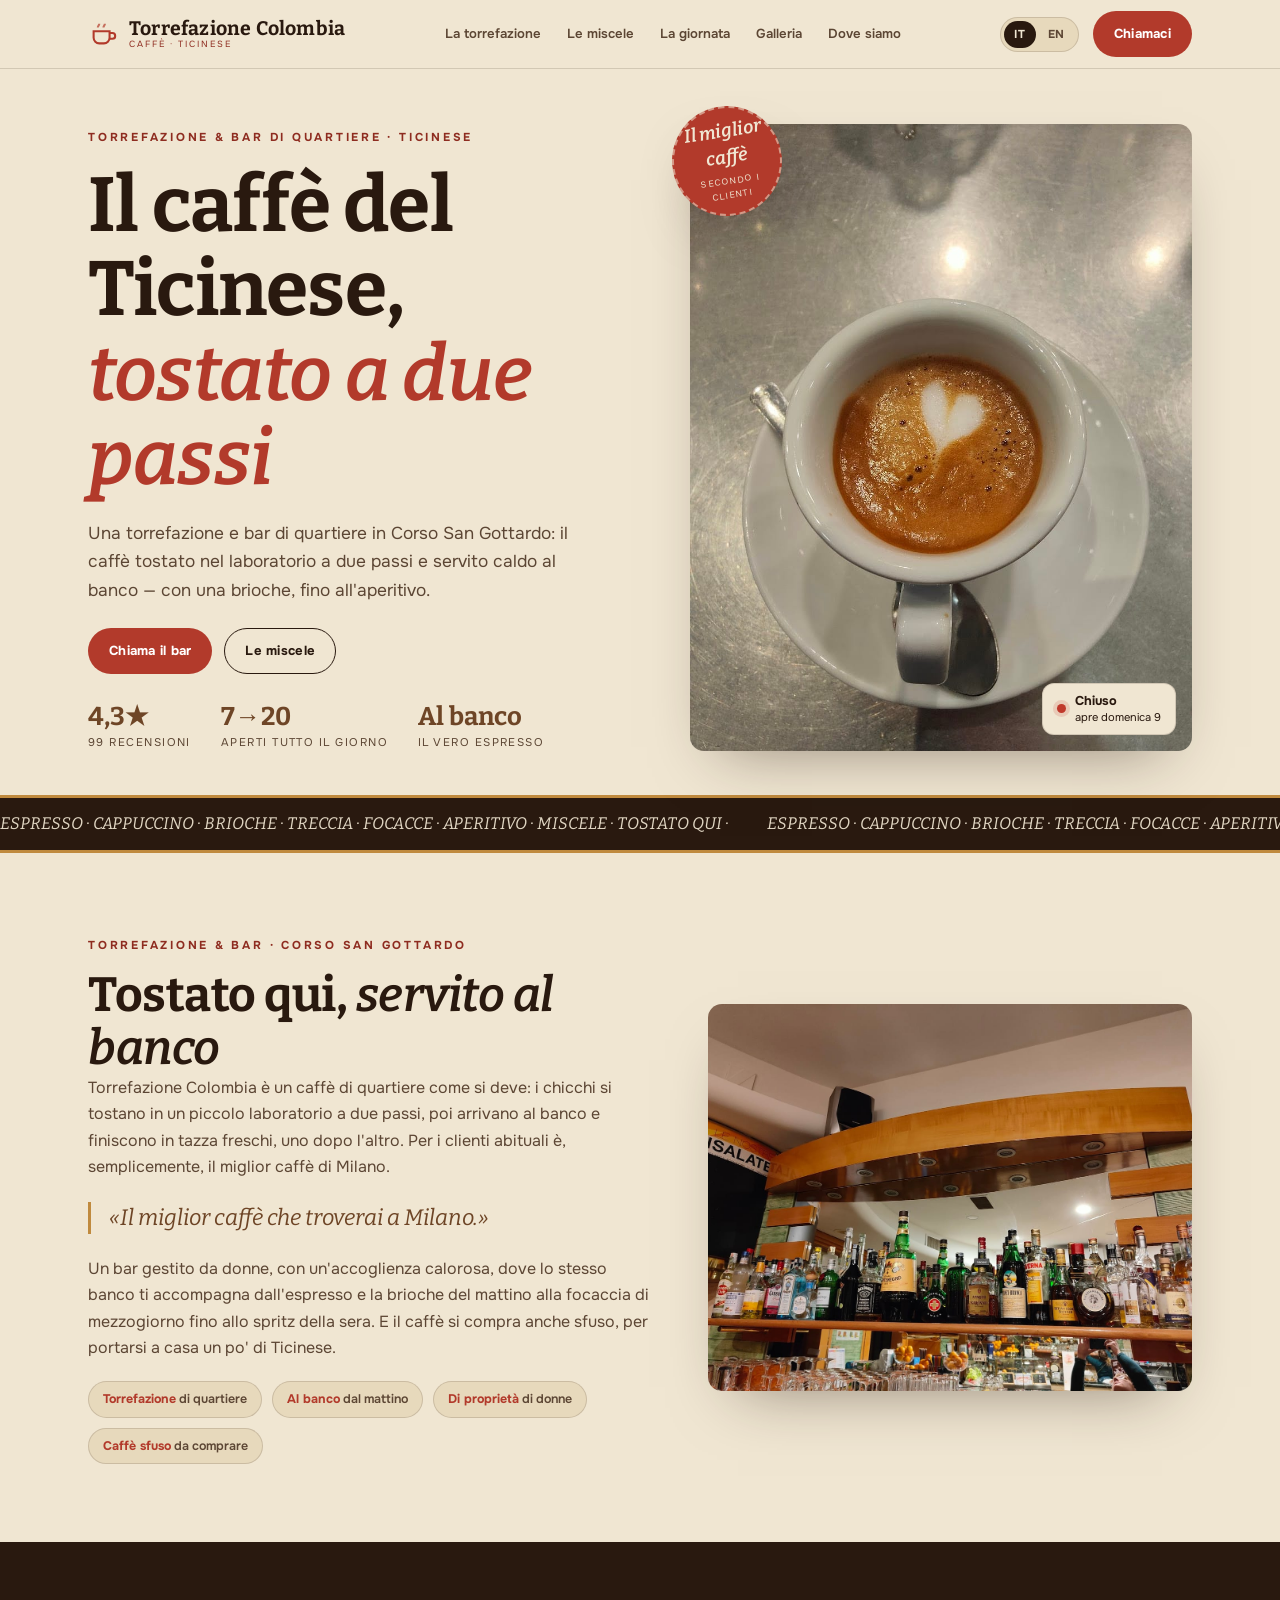
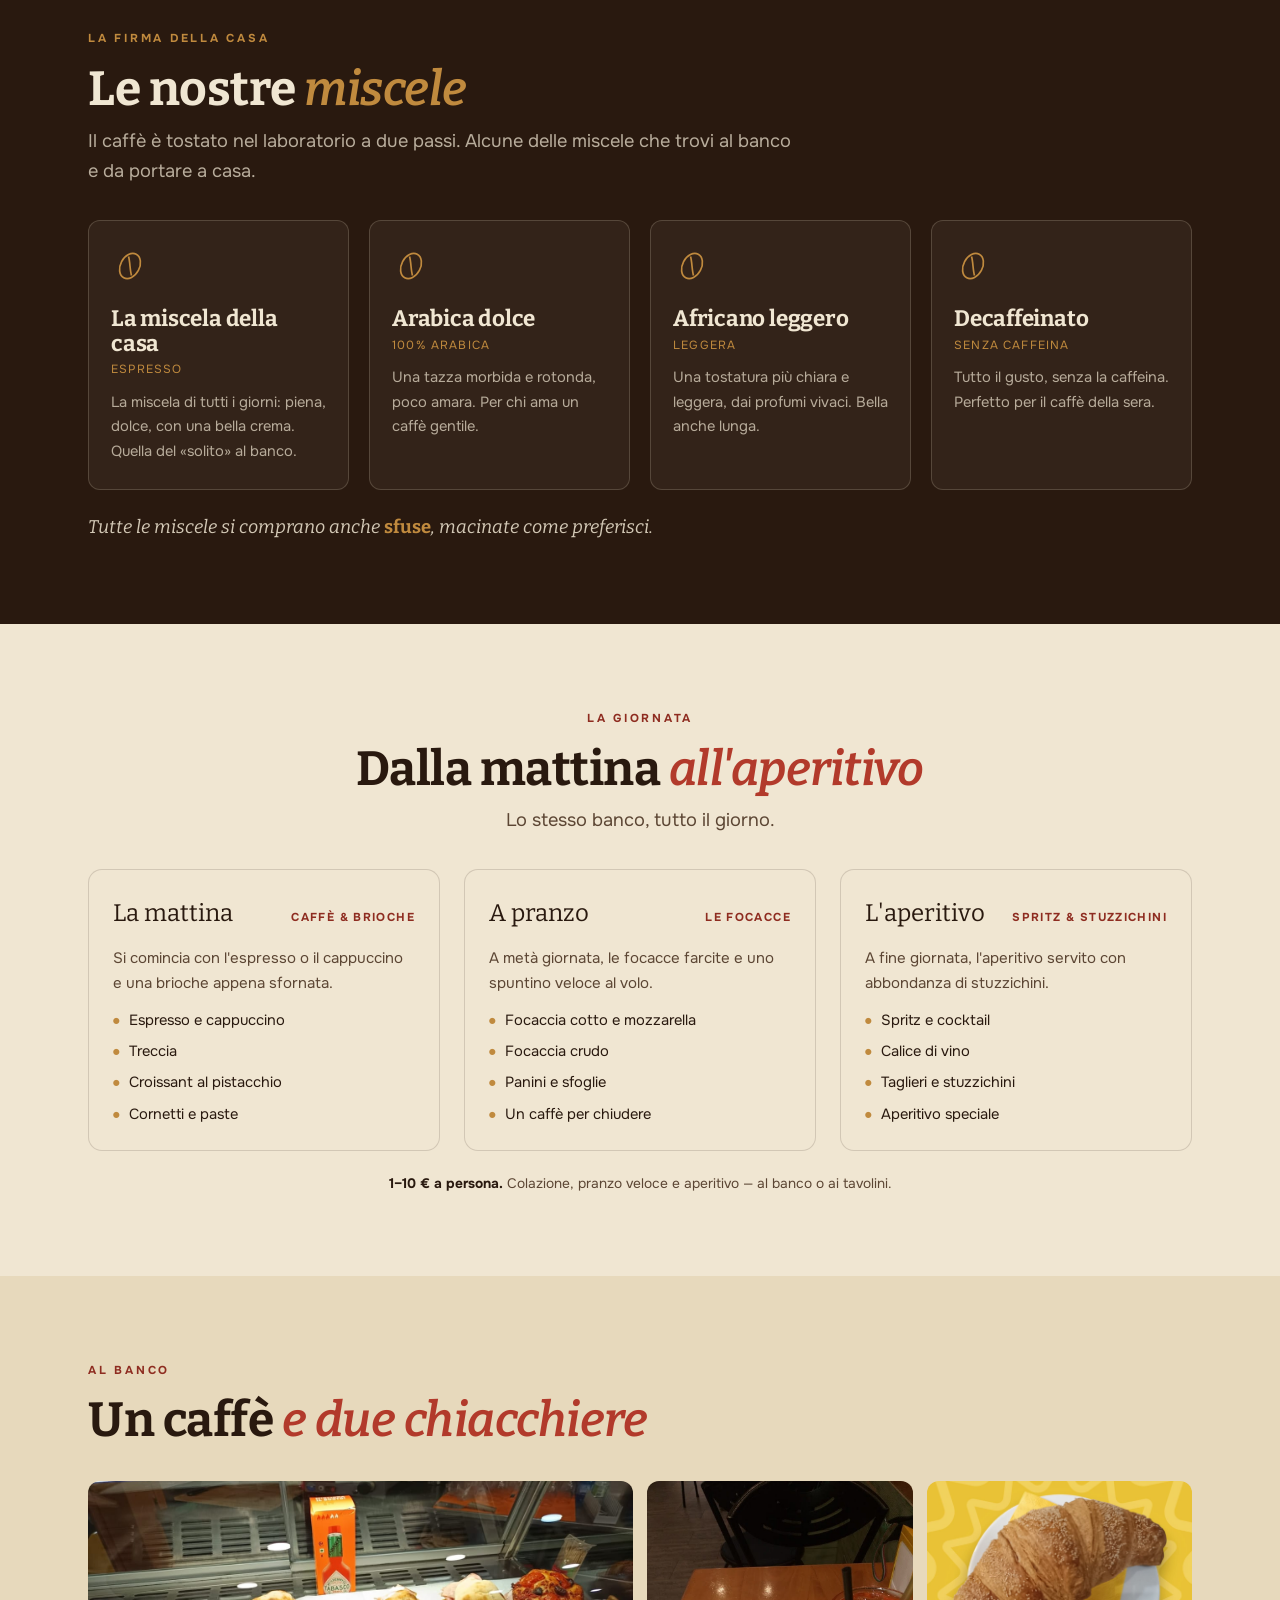
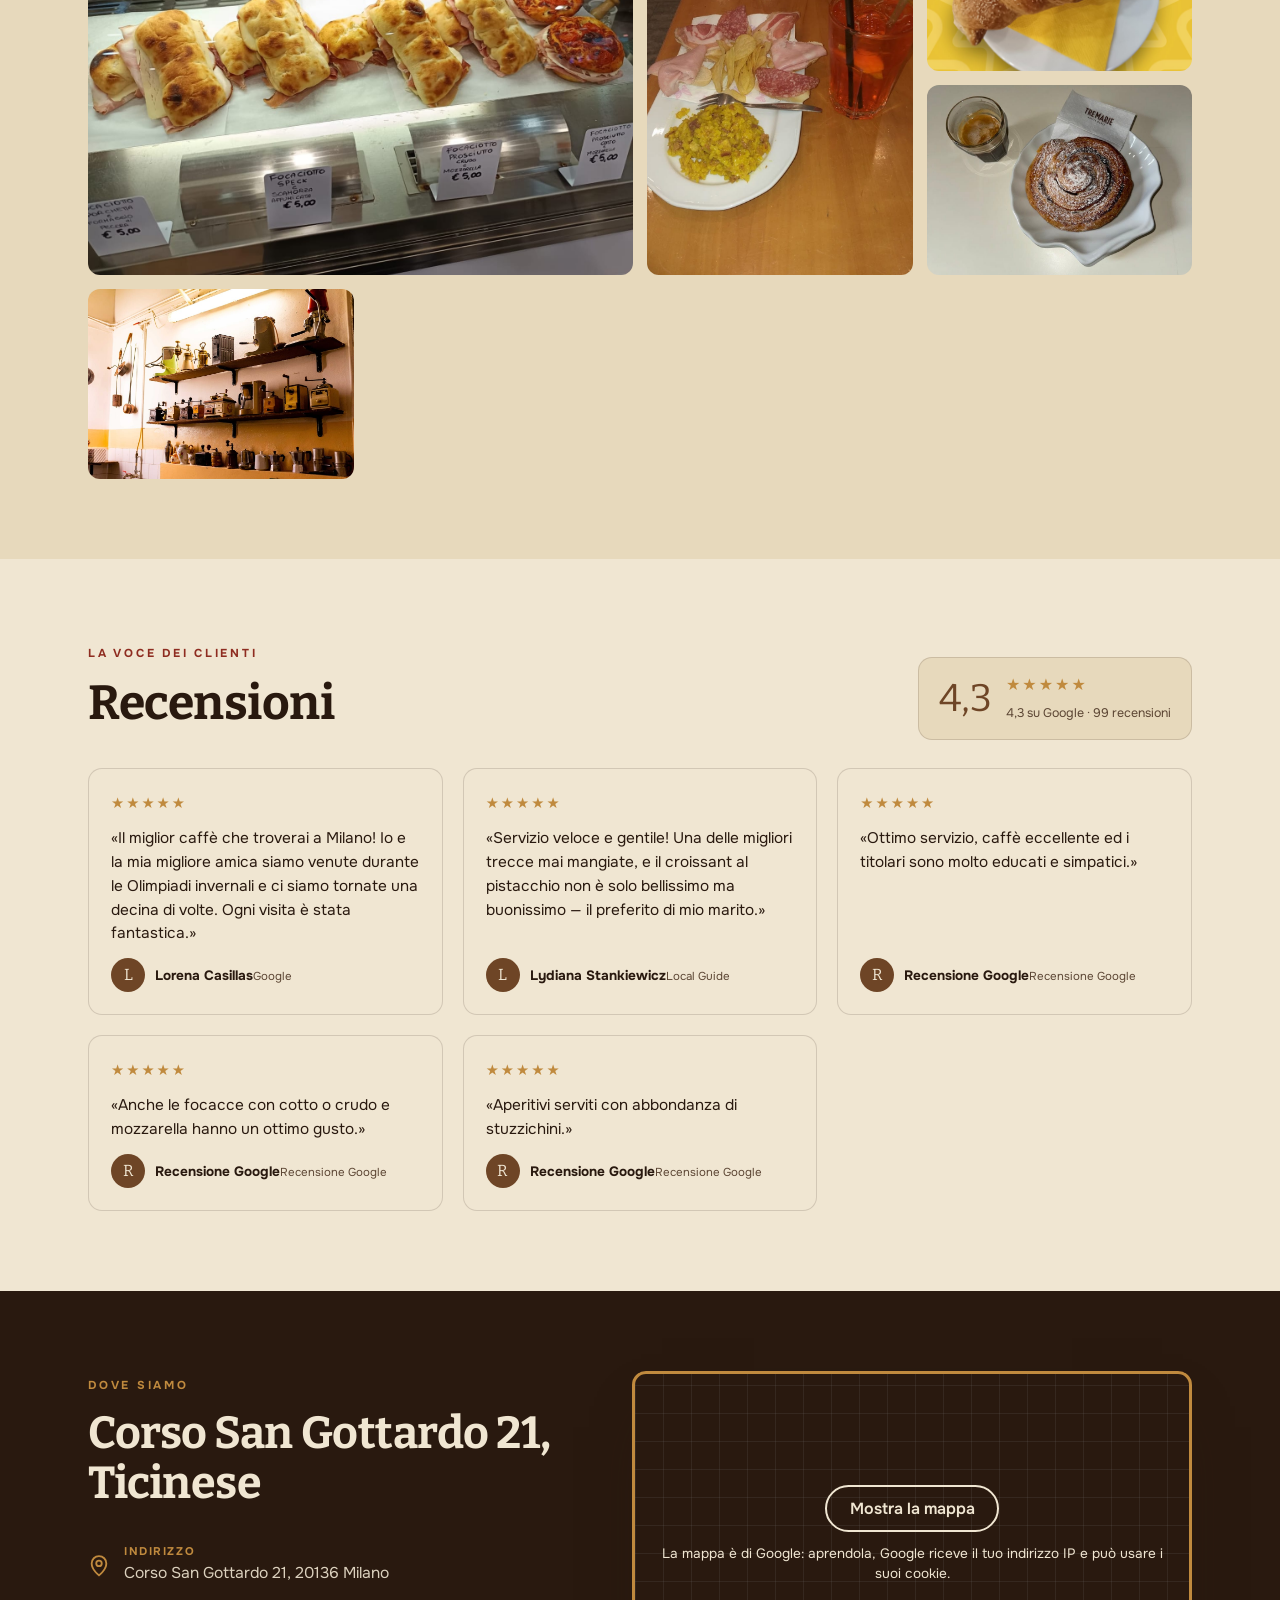
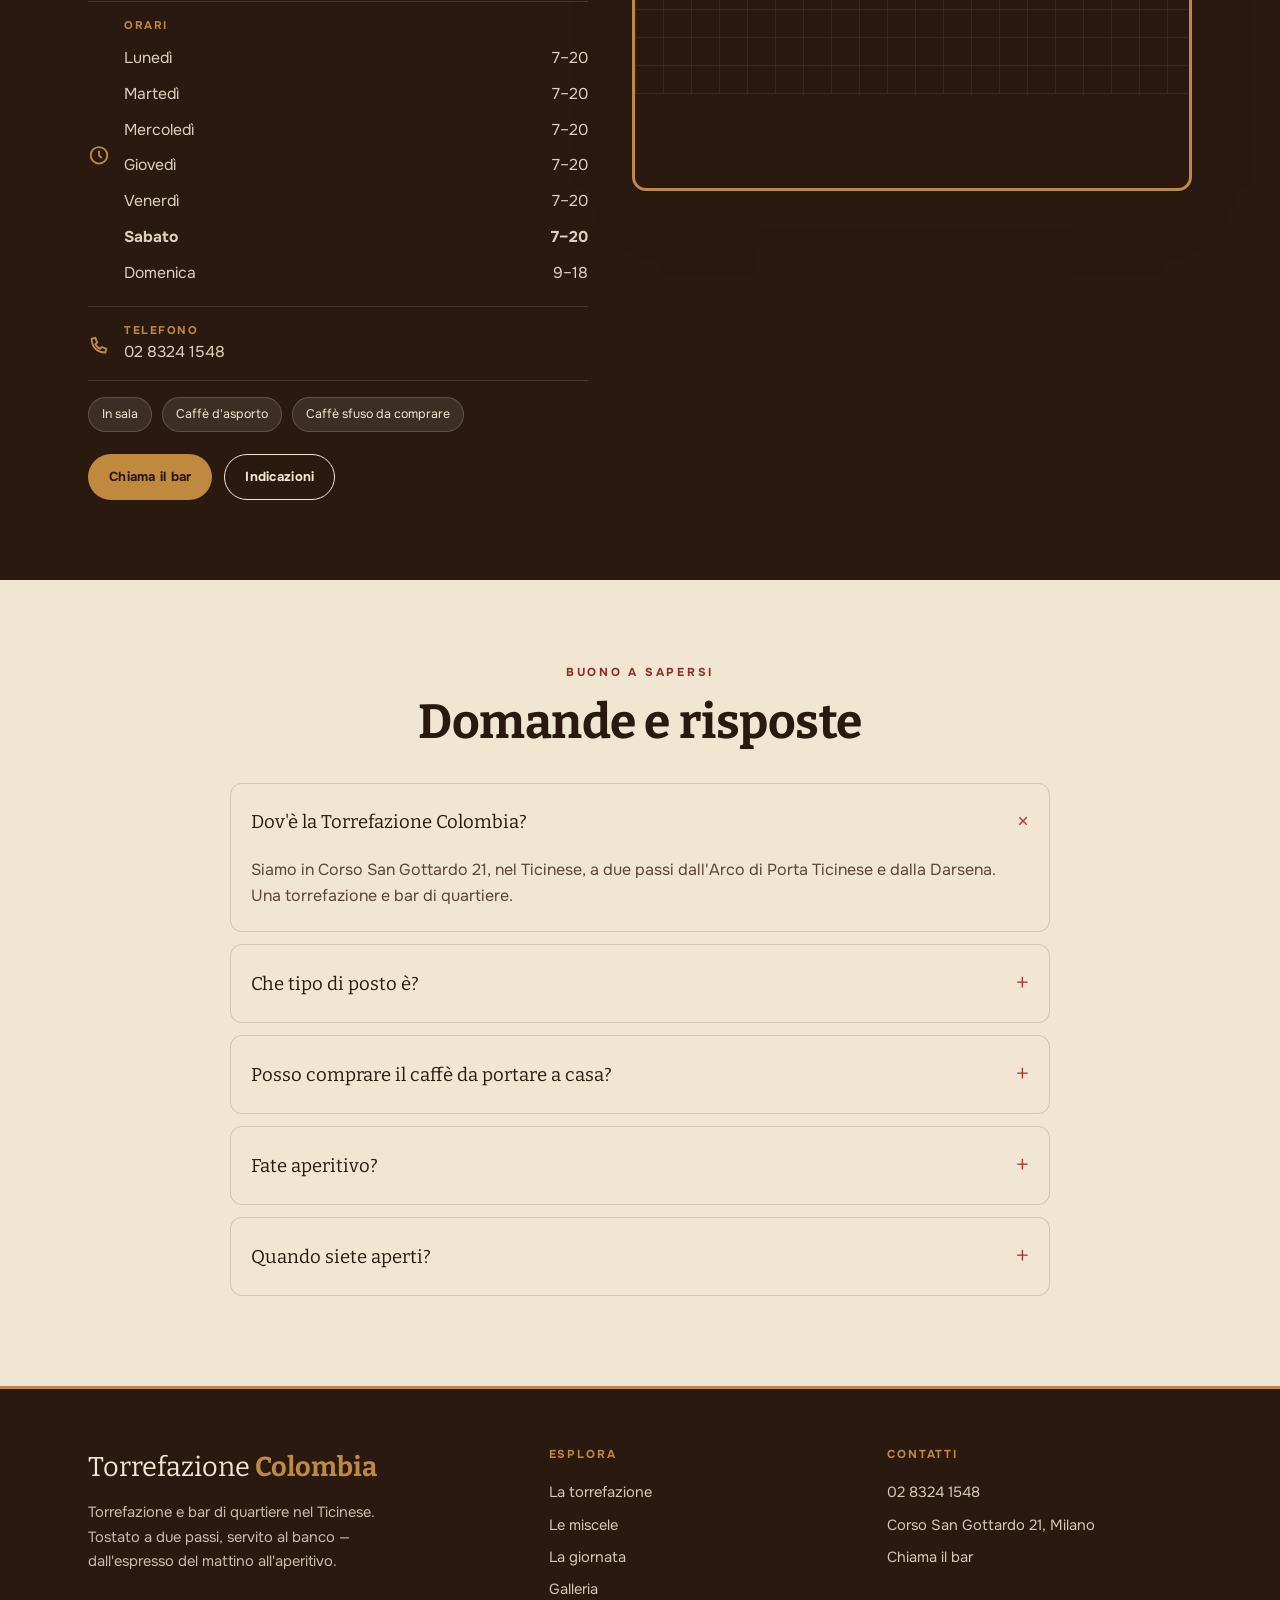
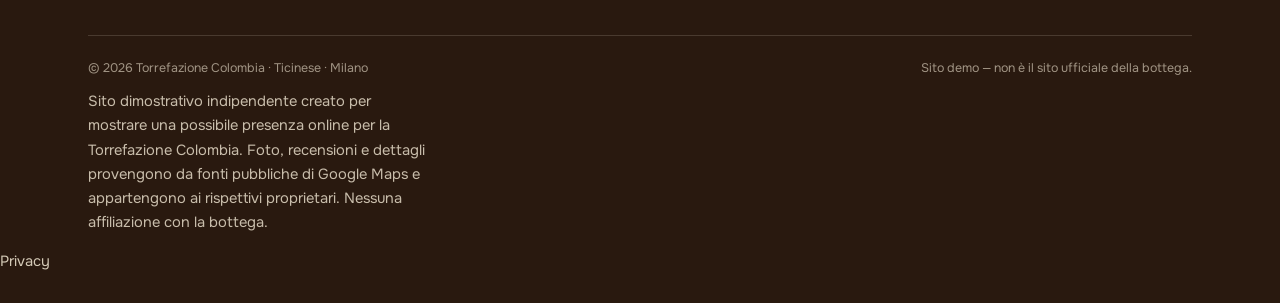
==== commit 198f3db8: "Privacy e pulizia: caratteri sul sito, mappa al clic, informativa, noindex - caratteri copiati nel s" ====
--- a/index.html
+++ b/index.html
@@ -3,11 +3,10 @@
 <head>
 <meta charset="UTF-8">
 <meta name="viewport" content="width=device-width, initial-scale=1.0">
+<meta name="robots" content="noindex">
 <title>Torrefazione Colombia · caffè tostato in Ticinese, Milano</title>
 <meta name="description" content="Torrefazione Colombia, torrefazione e bar di quartiere in Corso San Gottardo, Ticinese. Caffè tostato in laboratorio a due passi e servito al banco, dalla brioche del mattino all'aperitivo. Caffè sfuso da comprare.">
-<link rel="preconnect" href="https://fonts.googleapis.com">
-<link rel="preconnect" href="https://fonts.gstatic.com" crossorigin>
-<link href="https://fonts.googleapis.com/css2?family=Bitter:ital,wght@0,400;0,500;0,600;0,700;1,400;1,600&family=Onest:wght@300;400;500;600;700&display=swap" rel="stylesheet">
+<link rel="stylesheet" href="fonts/fonts.css?v=1">
 <link rel="stylesheet" href="css/styles.css">
 <link rel="icon" href="data:image/svg+xml,<svg xmlns='http://www.w3.org/2000/svg' viewBox='0 0 100 100'><rect width='100' height='100' fill='%2329190F'/><text x='50' y='72' font-size='60' text-anchor='middle' fill='%23C08A3E' font-family='Georgia,serif'>C</text></svg>">
 </head>
@@ -282,7 +281,7 @@
       </div>
     </div>
     <div class="mapbox">
-      <iframe title="Mappa — Torrefazione Colombia, Corso San Gottardo 21 Milano" loading="lazy" referrerpolicy="no-referrer-when-downgrade" src="https://www.google.com/maps?q=Torrefazione+Colombia,+Corso+San+Gottardo+21,+Milano&output=embed"></iframe>
+      <div class="mappa-clic" data-mappa-clic style="--mappa-h: 320px"><template><iframe title="Mappa — Torrefazione Colombia, Corso San Gottardo 21 Milano" loading="lazy" referrerpolicy="no-referrer-when-downgrade" src="https://www.google.com/maps?q=Torrefazione+Colombia,+Corso+San+Gottardo+21,+Milano&output=embed"></iframe></template><div class="mappa-clic__velo"><a class="mappa-clic__btn" href="https://www.google.com/maps/dir/?api=1&destination=Torrefazione+Colombia+Corso+San+Gottardo+21+Milano" target="_blank" rel="noopener">Mostra la mappa</a><p class="mappa-clic__nota">La mappa è di Google: aprendola, Google riceve il tuo indirizzo IP e può usare i suoi cookie.</p></div></div>
     </div>
   </div>
 </section>
@@ -348,25 +347,59 @@
     </div>
     <p class="disc" data-i18n="ft.disc">Sito dimostrativo indipendente creato per mostrare una possibile presenza online per la Torrefazione Colombia. Foto, recensioni e dettagli provengono da fonti pubbliche di Google Maps e appartengono ai rispettivi proprietari. Nessuna affiliazione con la bottega.</p>
   </div>
+  <p class="privacy-link"><a href="privacy.html">Privacy</a></p>
 </footer>
 
 <!-- JSON-LD -->
 <script type="application/ld+json">
 {
-  "@context":"https://schema.org",
-  "@type":"CafeOrCoffeeShop",
-  "name":"Torrefazione Colombia",
-  "description":"Torrefazione e bar di quartiere in Corso San Gottardo, Ticinese, a Milano. Caffè tostato in laboratorio a due passi e servito al banco, dalla colazione all'aperitivo. Caffè sfuso in vendita.",
-  "servesCuisine":["Caffè","Colazione","Aperitivo","Bar"],
-  "priceRange":"€",
-  "url":"https://rotenzark.github.io/torrefazione-colombia/",
-  "telephone":"+39 02 8324 1548",
-  "address":{"@type":"PostalAddress","streetAddress":"Corso San Gottardo 21","addressLocality":"Milano","postalCode":"20136","addressCountry":"IT"},
-  "geo":{"@type":"GeoCoordinates","latitude":45.4495826,"longitude":9.1799896},
-  "aggregateRating":{"@type":"AggregateRating","ratingValue":"4.3","reviewCount":"99"},
-  "openingHoursSpecification":[
-    {"@type":"OpeningHoursSpecification","dayOfWeek":["Monday","Tuesday","Wednesday","Thursday","Friday","Saturday"],"opens":"07:00","closes":"20:00"},
-    {"@type":"OpeningHoursSpecification","dayOfWeek":["Sunday"],"opens":"09:00","closes":"18:00"}
+  "@context": "https://schema.org",
+  "@type": "CafeOrCoffeeShop",
+  "name": "Torrefazione Colombia",
+  "description": "Torrefazione e bar di quartiere in Corso San Gottardo, Ticinese, a Milano. Caffè tostato in laboratorio a due passi e servito al banco, dalla colazione all'aperitivo. Caffè sfuso in vendita.",
+  "servesCuisine": [
+    "Caffè",
+    "Colazione",
+    "Aperitivo",
+    "Bar"
+  ],
+  "priceRange": "€",
+  "url": "https://rotenzark.github.io/torrefazione-colombia/",
+  "telephone": "+39 02 8324 1548",
+  "address": {
+    "@type": "PostalAddress",
+    "streetAddress": "Corso San Gottardo 21",
+    "addressLocality": "Milano",
+    "postalCode": "20136",
+    "addressCountry": "IT"
+  },
+  "geo": {
+    "@type": "GeoCoordinates",
+    "latitude": 45.4495826,
+    "longitude": 9.1799896
+  },
+  "openingHoursSpecification": [
+    {
+      "@type": "OpeningHoursSpecification",
+      "dayOfWeek": [
+        "Monday",
+        "Tuesday",
+        "Wednesday",
+        "Thursday",
+        "Friday",
+        "Saturday"
+      ],
+      "opens": "07:00",
+      "closes": "20:00"
+    },
+    {
+      "@type": "OpeningHoursSpecification",
+      "dayOfWeek": [
+        "Sunday"
+      ],
+      "opens": "09:00",
+      "closes": "18:00"
+    }
   ]
 }
 </script>
@@ -385,5 +418,6 @@
 </script>
 
 <script src="js/main.js"></script>
+<script src="js/mappa-clic.js?v=1" defer></script>
 </body>
 </html>
--- a/fonts/fonts.css
+++ b/fonts/fonts.css
@@ -0,0 +1,586 @@
+/* Caratteri ospitati sul sito: nessuna richiesta a Google Fonts o Fontshare (giro privacy 1/10/2026). Licenze in LICENSE.txt. */
+/* cyrillic-ext */
+@font-face {
+  font-family: 'Bitter';
+  font-style: italic;
+  font-weight: 400;
+  font-display: swap;
+  src: url(bitter-v42-rax-HiqOu8IVPmn7erxmJD1img.woff2) format('woff2');
+  unicode-range: U+0460-052F, U+1C80-1C8A, U+20B4, U+2DE0-2DFF, U+A640-A69F, U+FE2E-FE2F;
+}
+/* cyrillic */
+@font-face {
+  font-family: 'Bitter';
+  font-style: italic;
+  font-weight: 400;
+  font-display: swap;
+  src: url(bitter-v42-rax-HiqOu8IVPmn7erxvJD1img.woff2) format('woff2');
+  unicode-range: U+0301, U+0400-045F, U+0490-0491, U+04B0-04B1, U+2116;
+}
+/* vietnamese */
+@font-face {
+  font-family: 'Bitter';
+  font-style: italic;
+  font-weight: 400;
+  font-display: swap;
+  src: url(bitter-v42-rax-HiqOu8IVPmn7erxkJD1img.woff2) format('woff2');
+  unicode-range: U+0102-0103, U+0110-0111, U+0128-0129, U+0168-0169, U+01A0-01A1, U+01AF-01B0, U+0300-0301, U+0303-0304, U+0308-0309, U+0323, U+0329, U+1EA0-1EF9, U+20AB;
+}
+/* latin-ext */
+@font-face {
+  font-family: 'Bitter';
+  font-style: italic;
+  font-weight: 400;
+  font-display: swap;
+  src: url(bitter-v42-rax-HiqOu8IVPmn7erxlJD1img.woff2) format('woff2');
+  unicode-range: U+0100-02BA, U+02BD-02C5, U+02C7-02CC, U+02CE-02D7, U+02DD-02FF, U+0304, U+0308, U+0329, U+1D00-1DBF, U+1E00-1E9F, U+1EF2-1EFF, U+2020, U+20A0-20AB, U+20AD-20C0, U+2113, U+2C60-2C7F, U+A720-A7FF;
+}
+/* latin */
+@font-face {
+  font-family: 'Bitter';
+  font-style: italic;
+  font-weight: 400;
+  font-display: swap;
+  src: url(bitter-v42-rax-HiqOu8IVPmn7erxrJD0.woff2) format('woff2');
+  unicode-range: U+0000-00FF, U+0131, U+0152-0153, U+02BB-02BC, U+02C6, U+02DA, U+02DC, U+0304, U+0308, U+0329, U+2000-206F, U+20AC, U+2122, U+2191, U+2193, U+2212, U+2215, U+FEFF, U+FFFD;
+}
+/* cyrillic-ext */
+@font-face {
+  font-family: 'Bitter';
+  font-style: italic;
+  font-weight: 600;
+  font-display: swap;
+  src: url(bitter-v42-rax-HiqOu8IVPmn7erxmJD1img.woff2) format('woff2');
+  unicode-range: U+0460-052F, U+1C80-1C8A, U+20B4, U+2DE0-2DFF, U+A640-A69F, U+FE2E-FE2F;
+}
+/* cyrillic */
+@font-face {
+  font-family: 'Bitter';
+  font-style: italic;
+  font-weight: 600;
+  font-display: swap;
+  src: url(bitter-v42-rax-HiqOu8IVPmn7erxvJD1img.woff2) format('woff2');
+  unicode-range: U+0301, U+0400-045F, U+0490-0491, U+04B0-04B1, U+2116;
+}
+/* vietnamese */
+@font-face {
+  font-family: 'Bitter';
+  font-style: italic;
+  font-weight: 600;
+  font-display: swap;
+  src: url(bitter-v42-rax-HiqOu8IVPmn7erxkJD1img.woff2) format('woff2');
+  unicode-range: U+0102-0103, U+0110-0111, U+0128-0129, U+0168-0169, U+01A0-01A1, U+01AF-01B0, U+0300-0301, U+0303-0304, U+0308-0309, U+0323, U+0329, U+1EA0-1EF9, U+20AB;
+}
+/* latin-ext */
+@font-face {
+  font-family: 'Bitter';
+  font-style: italic;
+  font-weight: 600;
+  font-display: swap;
+  src: url(bitter-v42-rax-HiqOu8IVPmn7erxlJD1img.woff2) format('woff2');
+  unicode-range: U+0100-02BA, U+02BD-02C5, U+02C7-02CC, U+02CE-02D7, U+02DD-02FF, U+0304, U+0308, U+0329, U+1D00-1DBF, U+1E00-1E9F, U+1EF2-1EFF, U+2020, U+20A0-20AB, U+20AD-20C0, U+2113, U+2C60-2C7F, U+A720-A7FF;
+}
+/* latin */
+@font-face {
+  font-family: 'Bitter';
+  font-style: italic;
+  font-weight: 600;
+  font-display: swap;
+  src: url(bitter-v42-rax-HiqOu8IVPmn7erxrJD0.woff2) format('woff2');
+  unicode-range: U+0000-00FF, U+0131, U+0152-0153, U+02BB-02BC, U+02C6, U+02DA, U+02DC, U+0304, U+0308, U+0329, U+2000-206F, U+20AC, U+2122, U+2191, U+2193, U+2212, U+2215, U+FEFF, U+FFFD;
+}
+/* cyrillic-ext */
+@font-face {
+  font-family: 'Bitter';
+  font-style: normal;
+  font-weight: 400;
+  font-display: swap;
+  src: url(bitter-v42-rax8HiqOu8IVPmn7coxpPDk.woff2) format('woff2');
+  unicode-range: U+0460-052F, U+1C80-1C8A, U+20B4, U+2DE0-2DFF, U+A640-A69F, U+FE2E-FE2F;
+}
+/* cyrillic */
+@font-face {
+  font-family: 'Bitter';
+  font-style: normal;
+  font-weight: 400;
+  font-display: swap;
+  src: url(bitter-v42-rax8HiqOu8IVPmn7e4xpPDk.woff2) format('woff2');
+  unicode-range: U+0301, U+0400-045F, U+0490-0491, U+04B0-04B1, U+2116;
+}
+/* vietnamese */
+@font-face {
+  font-family: 'Bitter';
+  font-style: normal;
+  font-weight: 400;
+  font-display: swap;
+  src: url(bitter-v42-rax8HiqOu8IVPmn7cIxpPDk.woff2) format('woff2');
+  unicode-range: U+0102-0103, U+0110-0111, U+0128-0129, U+0168-0169, U+01A0-01A1, U+01AF-01B0, U+0300-0301, U+0303-0304, U+0308-0309, U+0323, U+0329, U+1EA0-1EF9, U+20AB;
+}
+/* latin-ext */
+@font-face {
+  font-family: 'Bitter';
+  font-style: normal;
+  font-weight: 400;
+  font-display: swap;
+  src: url(bitter-v42-rax8HiqOu8IVPmn7cYxpPDk.woff2) format('woff2');
+  unicode-range: U+0100-02BA, U+02BD-02C5, U+02C7-02CC, U+02CE-02D7, U+02DD-02FF, U+0304, U+0308, U+0329, U+1D00-1DBF, U+1E00-1E9F, U+1EF2-1EFF, U+2020, U+20A0-20AB, U+20AD-20C0, U+2113, U+2C60-2C7F, U+A720-A7FF;
+}
+/* latin */
+@font-face {
+  font-family: 'Bitter';
+  font-style: normal;
+  font-weight: 400;
+  font-display: swap;
+  src: url(bitter-v42-rax8HiqOu8IVPmn7f4xp.woff2) format('woff2');
+  unicode-range: U+0000-00FF, U+0131, U+0152-0153, U+02BB-02BC, U+02C6, U+02DA, U+02DC, U+0304, U+0308, U+0329, U+2000-206F, U+20AC, U+2122, U+2191, U+2193, U+2212, U+2215, U+FEFF, U+FFFD;
+}
+/* cyrillic-ext */
+@font-face {
+  font-family: 'Bitter';
+  font-style: normal;
+  font-weight: 500;
+  font-display: swap;
+  src: url(bitter-v42-rax8HiqOu8IVPmn7coxpPDk.woff2) format('woff2');
+  unicode-range: U+0460-052F, U+1C80-1C8A, U+20B4, U+2DE0-2DFF, U+A640-A69F, U+FE2E-FE2F;
+}
+/* cyrillic */
+@font-face {
+  font-family: 'Bitter';
+  font-style: normal;
+  font-weight: 500;
+  font-display: swap;
+  src: url(bitter-v42-rax8HiqOu8IVPmn7e4xpPDk.woff2) format('woff2');
+  unicode-range: U+0301, U+0400-045F, U+0490-0491, U+04B0-04B1, U+2116;
+}
+/* vietnamese */
+@font-face {
+  font-family: 'Bitter';
+  font-style: normal;
+  font-weight: 500;
+  font-display: swap;
+  src: url(bitter-v42-rax8HiqOu8IVPmn7cIxpPDk.woff2) format('woff2');
+  unicode-range: U+0102-0103, U+0110-0111, U+0128-0129, U+0168-0169, U+01A0-01A1, U+01AF-01B0, U+0300-0301, U+0303-0304, U+0308-0309, U+0323, U+0329, U+1EA0-1EF9, U+20AB;
+}
+/* latin-ext */
+@font-face {
+  font-family: 'Bitter';
+  font-style: normal;
+  font-weight: 500;
+  font-display: swap;
+  src: url(bitter-v42-rax8HiqOu8IVPmn7cYxpPDk.woff2) format('woff2');
+  unicode-range: U+0100-02BA, U+02BD-02C5, U+02C7-02CC, U+02CE-02D7, U+02DD-02FF, U+0304, U+0308, U+0329, U+1D00-1DBF, U+1E00-1E9F, U+1EF2-1EFF, U+2020, U+20A0-20AB, U+20AD-20C0, U+2113, U+2C60-2C7F, U+A720-A7FF;
+}
+/* latin */
+@font-face {
+  font-family: 'Bitter';
+  font-style: normal;
+  font-weight: 500;
+  font-display: swap;
+  src: url(bitter-v42-rax8HiqOu8IVPmn7f4xp.woff2) format('woff2');
+  unicode-range: U+0000-00FF, U+0131, U+0152-0153, U+02BB-02BC, U+02C6, U+02DA, U+02DC, U+0304, U+0308, U+0329, U+2000-206F, U+20AC, U+2122, U+2191, U+2193, U+2212, U+2215, U+FEFF, U+FFFD;
+}
+/* cyrillic-ext */
+@font-face {
+  font-family: 'Bitter';
+  font-style: normal;
+  font-weight: 600;
+  font-display: swap;
+  src: url(bitter-v42-rax8HiqOu8IVPmn7coxpPDk.woff2) format('woff2');
+  unicode-range: U+0460-052F, U+1C80-1C8A, U+20B4, U+2DE0-2DFF, U+A640-A69F, U+FE2E-FE2F;
+}
+/* cyrillic */
+@font-face {
+  font-family: 'Bitter';
+  font-style: normal;
+  font-weight: 600;
+  font-display: swap;
+  src: url(bitter-v42-rax8HiqOu8IVPmn7e4xpPDk.woff2) format('woff2');
+  unicode-range: U+0301, U+0400-045F, U+0490-0491, U+04B0-04B1, U+2116;
+}
+/* vietnamese */
+@font-face {
+  font-family: 'Bitter';
+  font-style: normal;
+  font-weight: 600;
+  font-display: swap;
+  src: url(bitter-v42-rax8HiqOu8IVPmn7cIxpPDk.woff2) format('woff2');
+  unicode-range: U+0102-0103, U+0110-0111, U+0128-0129, U+0168-0169, U+01A0-01A1, U+01AF-01B0, U+0300-0301, U+0303-0304, U+0308-0309, U+0323, U+0329, U+1EA0-1EF9, U+20AB;
+}
+/* latin-ext */
+@font-face {
+  font-family: 'Bitter';
+  font-style: normal;
+  font-weight: 600;
+  font-display: swap;
+  src: url(bitter-v42-rax8HiqOu8IVPmn7cYxpPDk.woff2) format('woff2');
+  unicode-range: U+0100-02BA, U+02BD-02C5, U+02C7-02CC, U+02CE-02D7, U+02DD-02FF, U+0304, U+0308, U+0329, U+1D00-1DBF, U+1E00-1E9F, U+1EF2-1EFF, U+2020, U+20A0-20AB, U+20AD-20C0, U+2113, U+2C60-2C7F, U+A720-A7FF;
+}
+/* latin */
+@font-face {
+  font-family: 'Bitter';
+  font-style: normal;
+  font-weight: 600;
+  font-display: swap;
+  src: url(bitter-v42-rax8HiqOu8IVPmn7f4xp.woff2) format('woff2');
+  unicode-range: U+0000-00FF, U+0131, U+0152-0153, U+02BB-02BC, U+02C6, U+02DA, U+02DC, U+0304, U+0308, U+0329, U+2000-206F, U+20AC, U+2122, U+2191, U+2193, U+2212, U+2215, U+FEFF, U+FFFD;
+}
+/* cyrillic-ext */
+@font-face {
+  font-family: 'Bitter';
+  font-style: normal;
+  font-weight: 700;
+  font-display: swap;
+  src: url(bitter-v42-rax8HiqOu8IVPmn7coxpPDk.woff2) format('woff2');
+  unicode-range: U+0460-052F, U+1C80-1C8A, U+20B4, U+2DE0-2DFF, U+A640-A69F, U+FE2E-FE2F;
+}
+/* cyrillic */
+@font-face {
+  font-family: 'Bitter';
+  font-style: normal;
+  font-weight: 700;
+  font-display: swap;
+  src: url(bitter-v42-rax8HiqOu8IVPmn7e4xpPDk.woff2) format('woff2');
+  unicode-range: U+0301, U+0400-045F, U+0490-0491, U+04B0-04B1, U+2116;
+}
+/* vietnamese */
+@font-face {
+  font-family: 'Bitter';
+  font-style: normal;
+  font-weight: 700;
+  font-display: swap;
+  src: url(bitter-v42-rax8HiqOu8IVPmn7cIxpPDk.woff2) format('woff2');
+  unicode-range: U+0102-0103, U+0110-0111, U+0128-0129, U+0168-0169, U+01A0-01A1, U+01AF-01B0, U+0300-0301, U+0303-0304, U+0308-0309, U+0323, U+0329, U+1EA0-1EF9, U+20AB;
+}
+/* latin-ext */
+@font-face {
+  font-family: 'Bitter';
+  font-style: normal;
+  font-weight: 700;
+  font-display: swap;
+  src: url(bitter-v42-rax8HiqOu8IVPmn7cYxpPDk.woff2) format('woff2');
+  unicode-range: U+0100-02BA, U+02BD-02C5, U+02C7-02CC, U+02CE-02D7, U+02DD-02FF, U+0304, U+0308, U+0329, U+1D00-1DBF, U+1E00-1E9F, U+1EF2-1EFF, U+2020, U+20A0-20AB, U+20AD-20C0, U+2113, U+2C60-2C7F, U+A720-A7FF;
+}
+/* latin */
+@font-face {
+  font-family: 'Bitter';
+  font-style: normal;
+  font-weight: 700;
+  font-display: swap;
+  src: url(bitter-v42-rax8HiqOu8IVPmn7f4xp.woff2) format('woff2');
+  unicode-range: U+0000-00FF, U+0131, U+0152-0153, U+02BB-02BC, U+02C6, U+02DA, U+02DC, U+0304, U+0308, U+0329, U+2000-206F, U+20AC, U+2122, U+2191, U+2193, U+2212, U+2215, U+FEFF, U+FFFD;
+}
+/* cyrillic-ext */
+@font-face {
+  font-family: 'Onest';
+  font-style: normal;
+  font-weight: 300;
+  font-display: swap;
+  src: url(onest-v11-gNMKW3F-SZuj7xmS-HY6EQ.woff2) format('woff2');
+  unicode-range: U+0460-052F, U+1C80-1C8A, U+20B4, U+2DE0-2DFF, U+A640-A69F, U+FE2E-FE2F;
+}
+/* cyrillic */
+@font-face {
+  font-family: 'Onest';
+  font-style: normal;
+  font-weight: 300;
+  font-display: swap;
+  src: url(onest-v11-gNMKW3F-SZuj7xmb-HY6EQ.woff2) format('woff2');
+  unicode-range: U+0301, U+0400-045F, U+0490-0491, U+04B0-04B1, U+2116;
+}
+/* math */
+@font-face {
+  font-family: 'Onest';
+  font-style: normal;
+  font-weight: 300;
+  font-display: swap;
+  src: url(onest-v11-gNMKW3F-SZuj7xnj-HY6EQ.woff2) format('woff2');
+  unicode-range: U+0302-0303, U+0305, U+0307-0308, U+0310, U+0312, U+0315, U+031A, U+0326-0327, U+032C, U+032F-0330, U+0332-0333, U+0338, U+033A, U+0346, U+034D, U+0391-03A1, U+03A3-03A9, U+03B1-03C9, U+03D1, U+03D5-03D6, U+03F0-03F1, U+03F4-03F5, U+2016-2017, U+2034-2038, U+203C, U+2040, U+2043, U+2047, U+2050, U+2057, U+205F, U+2070-2071, U+2074-208E, U+2090-209C, U+20D0-20DC, U+20E1, U+20E5-20EF, U+2100-2112, U+2114-2115, U+2117-2121, U+2123-214F, U+2190, U+2192, U+2194-21AE, U+21B0-21E5, U+21F1-21F2, U+21F4-2211, U+2213-2214, U+2216-22FF, U+2308-230B, U+2310, U+2319, U+231C-2321, U+2336-237A, U+237C, U+2395, U+239B-23B7, U+23D0, U+23DC-23E1, U+2474-2475, U+25AF, U+25B3, U+25B7, U+25BD, U+25C1, U+25CA, U+25CC, U+25FB, U+266D-266F, U+27C0-27FF, U+2900-2AFF, U+2B0E-2B11, U+2B30-2B4C, U+2BFE, U+3030, U+FF5B, U+FF5D, U+1D400-1D7FF, U+1EE00-1EEFF;
+}
+/* symbols */
+@font-face {
+  font-family: 'Onest';
+  font-style: normal;
+  font-weight: 300;
+  font-display: swap;
+  src: url(onest-v11-gNMKW3F-SZuj7xnx-HY6EQ.woff2) format('woff2');
+  unicode-range: U+0001-000C, U+000E-001F, U+007F-009F, U+20DD-20E0, U+20E2-20E4, U+2150-218F, U+2190, U+2192, U+2194-2199, U+21AF, U+21E6-21F0, U+21F3, U+2218-2219, U+2299, U+22C4-22C6, U+2300-243F, U+2440-244A, U+2460-24FF, U+25A0-27BF, U+2800-28FF, U+2921-2922, U+2981, U+29BF, U+29EB, U+2B00-2BFF, U+4DC0-4DFF, U+FFF9-FFFB, U+10140-1018E, U+10190-1019C, U+101A0, U+101D0-101FD, U+102E0-102FB, U+10E60-10E7E, U+1D2C0-1D2D3, U+1D2E0-1D37F, U+1F000-1F0FF, U+1F100-1F1AD, U+1F1E6-1F1FF, U+1F30D-1F30F, U+1F315, U+1F31C, U+1F31E, U+1F320-1F32C, U+1F336, U+1F378, U+1F37D, U+1F382, U+1F393-1F39F, U+1F3A7-1F3A8, U+1F3AC-1F3AF, U+1F3C2, U+1F3C4-1F3C6, U+1F3CA-1F3CE, U+1F3D4-1F3E0, U+1F3ED, U+1F3F1-1F3F3, U+1F3F5-1F3F7, U+1F408, U+1F415, U+1F41F, U+1F426, U+1F43F, U+1F441-1F442, U+1F444, U+1F446-1F449, U+1F44C-1F44E, U+1F453, U+1F46A, U+1F47D, U+1F4A3, U+1F4B0, U+1F4B3, U+1F4B9, U+1F4BB, U+1F4BF, U+1F4C8-1F4CB, U+1F4D6, U+1F4DA, U+1F4DF, U+1F4E3-1F4E6, U+1F4EA-1F4ED, U+1F4F7, U+1F4F9-1F4FB, U+1F4FD-1F4FE, U+1F503, U+1F507-1F50B, U+1F50D, U+1F512-1F513, U+1F53E-1F54A, U+1F54F-1F5FA, U+1F610, U+1F650-1F67F, U+1F687, U+1F68D, U+1F691, U+1F694, U+1F698, U+1F6AD, U+1F6B2, U+1F6B9-1F6BA, U+1F6BC, U+1F6C6-1F6CF, U+1F6D3-1F6D7, U+1F6E0-1F6EA, U+1F6F0-1F6F3, U+1F6F7-1F6FC, U+1F700-1F7FF, U+1F800-1F80B, U+1F810-1F847, U+1F850-1F859, U+1F860-1F887, U+1F890-1F8AD, U+1F8B0-1F8BB, U+1F8C0-1F8C1, U+1F900-1F90B, U+1F93B, U+1F946, U+1F984, U+1F996, U+1F9E9, U+1FA00-1FA6F, U+1FA70-1FA7C, U+1FA80-1FA89, U+1FA8F-1FAC6, U+1FACE-1FADC, U+1FADF-1FAE9, U+1FAF0-1FAF8, U+1FB00-1FBFF;
+}
+/* vietnamese */
+@font-face {
+  font-family: 'Onest';
+  font-style: normal;
+  font-weight: 300;
+  font-display: swap;
+  src: url(onest-v11-gNMKW3F-SZuj7xmQ-HY6EQ.woff2) format('woff2');
+  unicode-range: U+0102-0103, U+0110-0111, U+0128-0129, U+0168-0169, U+01A0-01A1, U+01AF-01B0, U+0300-0301, U+0303-0304, U+0308-0309, U+0323, U+0329, U+1EA0-1EF9, U+20AB;
+}
+/* latin-ext */
+@font-face {
+  font-family: 'Onest';
+  font-style: normal;
+  font-weight: 300;
+  font-display: swap;
+  src: url(onest-v11-gNMKW3F-SZuj7xmR-HY6EQ.woff2) format('woff2');
+  unicode-range: U+0100-02BA, U+02BD-02C5, U+02C7-02CC, U+02CE-02D7, U+02DD-02FF, U+0304, U+0308, U+0329, U+1D00-1DBF, U+1E00-1E9F, U+1EF2-1EFF, U+2020, U+20A0-20AB, U+20AD-20C0, U+2113, U+2C60-2C7F, U+A720-A7FF;
+}
+/* latin */
+@font-face {
+  font-family: 'Onest';
+  font-style: normal;
+  font-weight: 300;
+  font-display: swap;
+  src: url(onest-v11-gNMKW3F-SZuj7xmf-HY.woff2) format('woff2');
+  unicode-range: U+0000-00FF, U+0131, U+0152-0153, U+02BB-02BC, U+02C6, U+02DA, U+02DC, U+0304, U+0308, U+0329, U+2000-206F, U+20AC, U+2122, U+2191, U+2193, U+2212, U+2215, U+FEFF, U+FFFD;
+}
+/* cyrillic-ext */
+@font-face {
+  font-family: 'Onest';
+  font-style: normal;
+  font-weight: 400;
+  font-display: swap;
+  src: url(onest-v11-gNMKW3F-SZuj7xmS-HY6EQ.woff2) format('woff2');
+  unicode-range: U+0460-052F, U+1C80-1C8A, U+20B4, U+2DE0-2DFF, U+A640-A69F, U+FE2E-FE2F;
+}
+/* cyrillic */
+@font-face {
+  font-family: 'Onest';
+  font-style: normal;
+  font-weight: 400;
+  font-display: swap;
+  src: url(onest-v11-gNMKW3F-SZuj7xmb-HY6EQ.woff2) format('woff2');
+  unicode-range: U+0301, U+0400-045F, U+0490-0491, U+04B0-04B1, U+2116;
+}
+/* math */
+@font-face {
+  font-family: 'Onest';
+  font-style: normal;
+  font-weight: 400;
+  font-display: swap;
+  src: url(onest-v11-gNMKW3F-SZuj7xnj-HY6EQ.woff2) format('woff2');
+  unicode-range: U+0302-0303, U+0305, U+0307-0308, U+0310, U+0312, U+0315, U+031A, U+0326-0327, U+032C, U+032F-0330, U+0332-0333, U+0338, U+033A, U+0346, U+034D, U+0391-03A1, U+03A3-03A9, U+03B1-03C9, U+03D1, U+03D5-03D6, U+03F0-03F1, U+03F4-03F5, U+2016-2017, U+2034-2038, U+203C, U+2040, U+2043, U+2047, U+2050, U+2057, U+205F, U+2070-2071, U+2074-208E, U+2090-209C, U+20D0-20DC, U+20E1, U+20E5-20EF, U+2100-2112, U+2114-2115, U+2117-2121, U+2123-214F, U+2190, U+2192, U+2194-21AE, U+21B0-21E5, U+21F1-21F2, U+21F4-2211, U+2213-2214, U+2216-22FF, U+2308-230B, U+2310, U+2319, U+231C-2321, U+2336-237A, U+237C, U+2395, U+239B-23B7, U+23D0, U+23DC-23E1, U+2474-2475, U+25AF, U+25B3, U+25B7, U+25BD, U+25C1, U+25CA, U+25CC, U+25FB, U+266D-266F, U+27C0-27FF, U+2900-2AFF, U+2B0E-2B11, U+2B30-2B4C, U+2BFE, U+3030, U+FF5B, U+FF5D, U+1D400-1D7FF, U+1EE00-1EEFF;
+}
+/* symbols */
+@font-face {
+  font-family: 'Onest';
+  font-style: normal;
+  font-weight: 400;
+  font-display: swap;
+  src: url(onest-v11-gNMKW3F-SZuj7xnx-HY6EQ.woff2) format('woff2');
+  unicode-range: U+0001-000C, U+000E-001F, U+007F-009F, U+20DD-20E0, U+20E2-20E4, U+2150-218F, U+2190, U+2192, U+2194-2199, U+21AF, U+21E6-21F0, U+21F3, U+2218-2219, U+2299, U+22C4-22C6, U+2300-243F, U+2440-244A, U+2460-24FF, U+25A0-27BF, U+2800-28FF, U+2921-2922, U+2981, U+29BF, U+29EB, U+2B00-2BFF, U+4DC0-4DFF, U+FFF9-FFFB, U+10140-1018E, U+10190-1019C, U+101A0, U+101D0-101FD, U+102E0-102FB, U+10E60-10E7E, U+1D2C0-1D2D3, U+1D2E0-1D37F, U+1F000-1F0FF, U+1F100-1F1AD, U+1F1E6-1F1FF, U+1F30D-1F30F, U+1F315, U+1F31C, U+1F31E, U+1F320-1F32C, U+1F336, U+1F378, U+1F37D, U+1F382, U+1F393-1F39F, U+1F3A7-1F3A8, U+1F3AC-1F3AF, U+1F3C2, U+1F3C4-1F3C6, U+1F3CA-1F3CE, U+1F3D4-1F3E0, U+1F3ED, U+1F3F1-1F3F3, U+1F3F5-1F3F7, U+1F408, U+1F415, U+1F41F, U+1F426, U+1F43F, U+1F441-1F442, U+1F444, U+1F446-1F449, U+1F44C-1F44E, U+1F453, U+1F46A, U+1F47D, U+1F4A3, U+1F4B0, U+1F4B3, U+1F4B9, U+1F4BB, U+1F4BF, U+1F4C8-1F4CB, U+1F4D6, U+1F4DA, U+1F4DF, U+1F4E3-1F4E6, U+1F4EA-1F4ED, U+1F4F7, U+1F4F9-1F4FB, U+1F4FD-1F4FE, U+1F503, U+1F507-1F50B, U+1F50D, U+1F512-1F513, U+1F53E-1F54A, U+1F54F-1F5FA, U+1F610, U+1F650-1F67F, U+1F687, U+1F68D, U+1F691, U+1F694, U+1F698, U+1F6AD, U+1F6B2, U+1F6B9-1F6BA, U+1F6BC, U+1F6C6-1F6CF, U+1F6D3-1F6D7, U+1F6E0-1F6EA, U+1F6F0-1F6F3, U+1F6F7-1F6FC, U+1F700-1F7FF, U+1F800-1F80B, U+1F810-1F847, U+1F850-1F859, U+1F860-1F887, U+1F890-1F8AD, U+1F8B0-1F8BB, U+1F8C0-1F8C1, U+1F900-1F90B, U+1F93B, U+1F946, U+1F984, U+1F996, U+1F9E9, U+1FA00-1FA6F, U+1FA70-1FA7C, U+1FA80-1FA89, U+1FA8F-1FAC6, U+1FACE-1FADC, U+1FADF-1FAE9, U+1FAF0-1FAF8, U+1FB00-1FBFF;
+}
+/* vietnamese */
+@font-face {
+  font-family: 'Onest';
+  font-style: normal;
+  font-weight: 400;
+  font-display: swap;
+  src: url(onest-v11-gNMKW3F-SZuj7xmQ-HY6EQ.woff2) format('woff2');
+  unicode-range: U+0102-0103, U+0110-0111, U+0128-0129, U+0168-0169, U+01A0-01A1, U+01AF-01B0, U+0300-0301, U+0303-0304, U+0308-0309, U+0323, U+0329, U+1EA0-1EF9, U+20AB;
+}
+/* latin-ext */
+@font-face {
+  font-family: 'Onest';
+  font-style: normal;
+  font-weight: 400;
+  font-display: swap;
+  src: url(onest-v11-gNMKW3F-SZuj7xmR-HY6EQ.woff2) format('woff2');
+  unicode-range: U+0100-02BA, U+02BD-02C5, U+02C7-02CC, U+02CE-02D7, U+02DD-02FF, U+0304, U+0308, U+0329, U+1D00-1DBF, U+1E00-1E9F, U+1EF2-1EFF, U+2020, U+20A0-20AB, U+20AD-20C0, U+2113, U+2C60-2C7F, U+A720-A7FF;
+}
+/* latin */
+@font-face {
+  font-family: 'Onest';
+  font-style: normal;
+  font-weight: 400;
+  font-display: swap;
+  src: url(onest-v11-gNMKW3F-SZuj7xmf-HY.woff2) format('woff2');
+  unicode-range: U+0000-00FF, U+0131, U+0152-0153, U+02BB-02BC, U+02C6, U+02DA, U+02DC, U+0304, U+0308, U+0329, U+2000-206F, U+20AC, U+2122, U+2191, U+2193, U+2212, U+2215, U+FEFF, U+FFFD;
+}
+/* cyrillic-ext */
+@font-face {
+  font-family: 'Onest';
+  font-style: normal;
+  font-weight: 500;
+  font-display: swap;
+  src: url(onest-v11-gNMKW3F-SZuj7xmS-HY6EQ.woff2) format('woff2');
+  unicode-range: U+0460-052F, U+1C80-1C8A, U+20B4, U+2DE0-2DFF, U+A640-A69F, U+FE2E-FE2F;
+}
+/* cyrillic */
+@font-face {
+  font-family: 'Onest';
+  font-style: normal;
+  font-weight: 500;
+  font-display: swap;
+  src: url(onest-v11-gNMKW3F-SZuj7xmb-HY6EQ.woff2) format('woff2');
+  unicode-range: U+0301, U+0400-045F, U+0490-0491, U+04B0-04B1, U+2116;
+}
+/* math */
+@font-face {
+  font-family: 'Onest';
+  font-style: normal;
+  font-weight: 500;
+  font-display: swap;
+  src: url(onest-v11-gNMKW3F-SZuj7xnj-HY6EQ.woff2) format('woff2');
+  unicode-range: U+0302-0303, U+0305, U+0307-0308, U+0310, U+0312, U+0315, U+031A, U+0326-0327, U+032C, U+032F-0330, U+0332-0333, U+0338, U+033A, U+0346, U+034D, U+0391-03A1, U+03A3-03A9, U+03B1-03C9, U+03D1, U+03D5-03D6, U+03F0-03F1, U+03F4-03F5, U+2016-2017, U+2034-2038, U+203C, U+2040, U+2043, U+2047, U+2050, U+2057, U+205F, U+2070-2071, U+2074-208E, U+2090-209C, U+20D0-20DC, U+20E1, U+20E5-20EF, U+2100-2112, U+2114-2115, U+2117-2121, U+2123-214F, U+2190, U+2192, U+2194-21AE, U+21B0-21E5, U+21F1-21F2, U+21F4-2211, U+2213-2214, U+2216-22FF, U+2308-230B, U+2310, U+2319, U+231C-2321, U+2336-237A, U+237C, U+2395, U+239B-23B7, U+23D0, U+23DC-23E1, U+2474-2475, U+25AF, U+25B3, U+25B7, U+25BD, U+25C1, U+25CA, U+25CC, U+25FB, U+266D-266F, U+27C0-27FF, U+2900-2AFF, U+2B0E-2B11, U+2B30-2B4C, U+2BFE, U+3030, U+FF5B, U+FF5D, U+1D400-1D7FF, U+1EE00-1EEFF;
+}
+/* symbols */
+@font-face {
+  font-family: 'Onest';
+  font-style: normal;
+  font-weight: 500;
+  font-display: swap;
+  src: url(onest-v11-gNMKW3F-SZuj7xnx-HY6EQ.woff2) format('woff2');
+  unicode-range: U+0001-000C, U+000E-001F, U+007F-009F, U+20DD-20E0, U+20E2-20E4, U+2150-218F, U+2190, U+2192, U+2194-2199, U+21AF, U+21E6-21F0, U+21F3, U+2218-2219, U+2299, U+22C4-22C6, U+2300-243F, U+2440-244A, U+2460-24FF, U+25A0-27BF, U+2800-28FF, U+2921-2922, U+2981, U+29BF, U+29EB, U+2B00-2BFF, U+4DC0-4DFF, U+FFF9-FFFB, U+10140-1018E, U+10190-1019C, U+101A0, U+101D0-101FD, U+102E0-102FB, U+10E60-10E7E, U+1D2C0-1D2D3, U+1D2E0-1D37F, U+1F000-1F0FF, U+1F100-1F1AD, U+1F1E6-1F1FF, U+1F30D-1F30F, U+1F315, U+1F31C, U+1F31E, U+1F320-1F32C, U+1F336, U+1F378, U+1F37D, U+1F382, U+1F393-1F39F, U+1F3A7-1F3A8, U+1F3AC-1F3AF, U+1F3C2, U+1F3C4-1F3C6, U+1F3CA-1F3CE, U+1F3D4-1F3E0, U+1F3ED, U+1F3F1-1F3F3, U+1F3F5-1F3F7, U+1F408, U+1F415, U+1F41F, U+1F426, U+1F43F, U+1F441-1F442, U+1F444, U+1F446-1F449, U+1F44C-1F44E, U+1F453, U+1F46A, U+1F47D, U+1F4A3, U+1F4B0, U+1F4B3, U+1F4B9, U+1F4BB, U+1F4BF, U+1F4C8-1F4CB, U+1F4D6, U+1F4DA, U+1F4DF, U+1F4E3-1F4E6, U+1F4EA-1F4ED, U+1F4F7, U+1F4F9-1F4FB, U+1F4FD-1F4FE, U+1F503, U+1F507-1F50B, U+1F50D, U+1F512-1F513, U+1F53E-1F54A, U+1F54F-1F5FA, U+1F610, U+1F650-1F67F, U+1F687, U+1F68D, U+1F691, U+1F694, U+1F698, U+1F6AD, U+1F6B2, U+1F6B9-1F6BA, U+1F6BC, U+1F6C6-1F6CF, U+1F6D3-1F6D7, U+1F6E0-1F6EA, U+1F6F0-1F6F3, U+1F6F7-1F6FC, U+1F700-1F7FF, U+1F800-1F80B, U+1F810-1F847, U+1F850-1F859, U+1F860-1F887, U+1F890-1F8AD, U+1F8B0-1F8BB, U+1F8C0-1F8C1, U+1F900-1F90B, U+1F93B, U+1F946, U+1F984, U+1F996, U+1F9E9, U+1FA00-1FA6F, U+1FA70-1FA7C, U+1FA80-1FA89, U+1FA8F-1FAC6, U+1FACE-1FADC, U+1FADF-1FAE9, U+1FAF0-1FAF8, U+1FB00-1FBFF;
+}
+/* vietnamese */
+@font-face {
+  font-family: 'Onest';
+  font-style: normal;
+  font-weight: 500;
+  font-display: swap;
+  src: url(onest-v11-gNMKW3F-SZuj7xmQ-HY6EQ.woff2) format('woff2');
+  unicode-range: U+0102-0103, U+0110-0111, U+0128-0129, U+0168-0169, U+01A0-01A1, U+01AF-01B0, U+0300-0301, U+0303-0304, U+0308-0309, U+0323, U+0329, U+1EA0-1EF9, U+20AB;
+}
+/* latin-ext */
+@font-face {
+  font-family: 'Onest';
+  font-style: normal;
+  font-weight: 500;
+  font-display: swap;
+  src: url(onest-v11-gNMKW3F-SZuj7xmR-HY6EQ.woff2) format('woff2');
+  unicode-range: U+0100-02BA, U+02BD-02C5, U+02C7-02CC, U+02CE-02D7, U+02DD-02FF, U+0304, U+0308, U+0329, U+1D00-1DBF, U+1E00-1E9F, U+1EF2-1EFF, U+2020, U+20A0-20AB, U+20AD-20C0, U+2113, U+2C60-2C7F, U+A720-A7FF;
+}
+/* latin */
+@font-face {
+  font-family: 'Onest';
+  font-style: normal;
+  font-weight: 500;
+  font-display: swap;
+  src: url(onest-v11-gNMKW3F-SZuj7xmf-HY.woff2) format('woff2');
+  unicode-range: U+0000-00FF, U+0131, U+0152-0153, U+02BB-02BC, U+02C6, U+02DA, U+02DC, U+0304, U+0308, U+0329, U+2000-206F, U+20AC, U+2122, U+2191, U+2193, U+2212, U+2215, U+FEFF, U+FFFD;
+}
+/* cyrillic-ext */
+@font-face {
+  font-family: 'Onest';
+  font-style: normal;
+  font-weight: 600;
+  font-display: swap;
+  src: url(onest-v11-gNMKW3F-SZuj7xmS-HY6EQ.woff2) format('woff2');
+  unicode-range: U+0460-052F, U+1C80-1C8A, U+20B4, U+2DE0-2DFF, U+A640-A69F, U+FE2E-FE2F;
+}
+/* cyrillic */
+@font-face {
+  font-family: 'Onest';
+  font-style: normal;
+  font-weight: 600;
+  font-display: swap;
+  src: url(onest-v11-gNMKW3F-SZuj7xmb-HY6EQ.woff2) format('woff2');
+  unicode-range: U+0301, U+0400-045F, U+0490-0491, U+04B0-04B1, U+2116;
+}
+/* math */
+@font-face {
+  font-family: 'Onest';
+  font-style: normal;
+  font-weight: 600;
+  font-display: swap;
+  src: url(onest-v11-gNMKW3F-SZuj7xnj-HY6EQ.woff2) format('woff2');
+  unicode-range: U+0302-0303, U+0305, U+0307-0308, U+0310, U+0312, U+0315, U+031A, U+0326-0327, U+032C, U+032F-0330, U+0332-0333, U+0338, U+033A, U+0346, U+034D, U+0391-03A1, U+03A3-03A9, U+03B1-03C9, U+03D1, U+03D5-03D6, U+03F0-03F1, U+03F4-03F5, U+2016-2017, U+2034-2038, U+203C, U+2040, U+2043, U+2047, U+2050, U+2057, U+205F, U+2070-2071, U+2074-208E, U+2090-209C, U+20D0-20DC, U+20E1, U+20E5-20EF, U+2100-2112, U+2114-2115, U+2117-2121, U+2123-214F, U+2190, U+2192, U+2194-21AE, U+21B0-21E5, U+21F1-21F2, U+21F4-2211, U+2213-2214, U+2216-22FF, U+2308-230B, U+2310, U+2319, U+231C-2321, U+2336-237A, U+237C, U+2395, U+239B-23B7, U+23D0, U+23DC-23E1, U+2474-2475, U+25AF, U+25B3, U+25B7, U+25BD, U+25C1, U+25CA, U+25CC, U+25FB, U+266D-266F, U+27C0-27FF, U+2900-2AFF, U+2B0E-2B11, U+2B30-2B4C, U+2BFE, U+3030, U+FF5B, U+FF5D, U+1D400-1D7FF, U+1EE00-1EEFF;
+}
+/* symbols */
+@font-face {
+  font-family: 'Onest';
+  font-style: normal;
+  font-weight: 600;
+  font-display: swap;
+  src: url(onest-v11-gNMKW3F-SZuj7xnx-HY6EQ.woff2) format('woff2');
+  unicode-range: U+0001-000C, U+000E-001F, U+007F-009F, U+20DD-20E0, U+20E2-20E4, U+2150-218F, U+2190, U+2192, U+2194-2199, U+21AF, U+21E6-21F0, U+21F3, U+2218-2219, U+2299, U+22C4-22C6, U+2300-243F, U+2440-244A, U+2460-24FF, U+25A0-27BF, U+2800-28FF, U+2921-2922, U+2981, U+29BF, U+29EB, U+2B00-2BFF, U+4DC0-4DFF, U+FFF9-FFFB, U+10140-1018E, U+10190-1019C, U+101A0, U+101D0-101FD, U+102E0-102FB, U+10E60-10E7E, U+1D2C0-1D2D3, U+1D2E0-1D37F, U+1F000-1F0FF, U+1F100-1F1AD, U+1F1E6-1F1FF, U+1F30D-1F30F, U+1F315, U+1F31C, U+1F31E, U+1F320-1F32C, U+1F336, U+1F378, U+1F37D, U+1F382, U+1F393-1F39F, U+1F3A7-1F3A8, U+1F3AC-1F3AF, U+1F3C2, U+1F3C4-1F3C6, U+1F3CA-1F3CE, U+1F3D4-1F3E0, U+1F3ED, U+1F3F1-1F3F3, U+1F3F5-1F3F7, U+1F408, U+1F415, U+1F41F, U+1F426, U+1F43F, U+1F441-1F442, U+1F444, U+1F446-1F449, U+1F44C-1F44E, U+1F453, U+1F46A, U+1F47D, U+1F4A3, U+1F4B0, U+1F4B3, U+1F4B9, U+1F4BB, U+1F4BF, U+1F4C8-1F4CB, U+1F4D6, U+1F4DA, U+1F4DF, U+1F4E3-1F4E6, U+1F4EA-1F4ED, U+1F4F7, U+1F4F9-1F4FB, U+1F4FD-1F4FE, U+1F503, U+1F507-1F50B, U+1F50D, U+1F512-1F513, U+1F53E-1F54A, U+1F54F-1F5FA, U+1F610, U+1F650-1F67F, U+1F687, U+1F68D, U+1F691, U+1F694, U+1F698, U+1F6AD, U+1F6B2, U+1F6B9-1F6BA, U+1F6BC, U+1F6C6-1F6CF, U+1F6D3-1F6D7, U+1F6E0-1F6EA, U+1F6F0-1F6F3, U+1F6F7-1F6FC, U+1F700-1F7FF, U+1F800-1F80B, U+1F810-1F847, U+1F850-1F859, U+1F860-1F887, U+1F890-1F8AD, U+1F8B0-1F8BB, U+1F8C0-1F8C1, U+1F900-1F90B, U+1F93B, U+1F946, U+1F984, U+1F996, U+1F9E9, U+1FA00-1FA6F, U+1FA70-1FA7C, U+1FA80-1FA89, U+1FA8F-1FAC6, U+1FACE-1FADC, U+1FADF-1FAE9, U+1FAF0-1FAF8, U+1FB00-1FBFF;
+}
+/* vietnamese */
+@font-face {
+  font-family: 'Onest';
+  font-style: normal;
+  font-weight: 600;
+  font-display: swap;
+  src: url(onest-v11-gNMKW3F-SZuj7xmQ-HY6EQ.woff2) format('woff2');
+  unicode-range: U+0102-0103, U+0110-0111, U+0128-0129, U+0168-0169, U+01A0-01A1, U+01AF-01B0, U+0300-0301, U+0303-0304, U+0308-0309, U+0323, U+0329, U+1EA0-1EF9, U+20AB;
+}
+/* latin-ext */
+@font-face {
+  font-family: 'Onest';
+  font-style: normal;
+  font-weight: 600;
+  font-display: swap;
+  src: url(onest-v11-gNMKW3F-SZuj7xmR-HY6EQ.woff2) format('woff2');
+  unicode-range: U+0100-02BA, U+02BD-02C5, U+02C7-02CC, U+02CE-02D7, U+02DD-02FF, U+0304, U+0308, U+0329, U+1D00-1DBF, U+1E00-1E9F, U+1EF2-1EFF, U+2020, U+20A0-20AB, U+20AD-20C0, U+2113, U+2C60-2C7F, U+A720-A7FF;
+}
+/* latin */
+@font-face {
+  font-family: 'Onest';
+  font-style: normal;
+  font-weight: 600;
+  font-display: swap;
+  src: url(onest-v11-gNMKW3F-SZuj7xmf-HY.woff2) format('woff2');
+  unicode-range: U+0000-00FF, U+0131, U+0152-0153, U+02BB-02BC, U+02C6, U+02DA, U+02DC, U+0304, U+0308, U+0329, U+2000-206F, U+20AC, U+2122, U+2191, U+2193, U+2212, U+2215, U+FEFF, U+FFFD;
+}
+/* cyrillic-ext */
+@font-face {
+  font-family: 'Onest';
+  font-style: normal;
+  font-weight: 700;
+  font-display: swap;
+  src: url(onest-v11-gNMKW3F-SZuj7xmS-HY6EQ.woff2) format('woff2');
+  unicode-range: U+0460-052F, U+1C80-1C8A, U+20B4, U+2DE0-2DFF, U+A640-A69F, U+FE2E-FE2F;
+}
+/* cyrillic */
+@font-face {
+  font-family: 'Onest';
+  font-style: normal;
+  font-weight: 700;
+  font-display: swap;
+  src: url(onest-v11-gNMKW3F-SZuj7xmb-HY6EQ.woff2) format('woff2');
+  unicode-range: U+0301, U+0400-045F, U+0490-0491, U+04B0-04B1, U+2116;
+}
+/* math */
+@font-face {
+  font-family: 'Onest';
+  font-style: normal;
+  font-weight: 700;
+  font-display: swap;
+  src: url(onest-v11-gNMKW3F-SZuj7xnj-HY6EQ.woff2) format('woff2');
+  unicode-range: U+0302-0303, U+0305, U+0307-0308, U+0310, U+0312, U+0315, U+031A, U+0326-0327, U+032C, U+032F-0330, U+0332-0333, U+0338, U+033A, U+0346, U+034D, U+0391-03A1, U+03A3-03A9, U+03B1-03C9, U+03D1, U+03D5-03D6, U+03F0-03F1, U+03F4-03F5, U+2016-2017, U+2034-2038, U+203C, U+2040, U+2043, U+2047, U+2050, U+2057, U+205F, U+2070-2071, U+2074-208E, U+2090-209C, U+20D0-20DC, U+20E1, U+20E5-20EF, U+2100-2112, U+2114-2115, U+2117-2121, U+2123-214F, U+2190, U+2192, U+2194-21AE, U+21B0-21E5, U+21F1-21F2, U+21F4-2211, U+2213-2214, U+2216-22FF, U+2308-230B, U+2310, U+2319, U+231C-2321, U+2336-237A, U+237C, U+2395, U+239B-23B7, U+23D0, U+23DC-23E1, U+2474-2475, U+25AF, U+25B3, U+25B7, U+25BD, U+25C1, U+25CA, U+25CC, U+25FB, U+266D-266F, U+27C0-27FF, U+2900-2AFF, U+2B0E-2B11, U+2B30-2B4C, U+2BFE, U+3030, U+FF5B, U+FF5D, U+1D400-1D7FF, U+1EE00-1EEFF;
+}
+/* symbols */
+@font-face {
+  font-family: 'Onest';
+  font-style: normal;
+  font-weight: 700;
+  font-display: swap;
+  src: url(onest-v11-gNMKW3F-SZuj7xnx-HY6EQ.woff2) format('woff2');
+  unicode-range: U+0001-000C, U+000E-001F, U+007F-009F, U+20DD-20E0, U+20E2-20E4, U+2150-218F, U+2190, U+2192, U+2194-2199, U+21AF, U+21E6-21F0, U+21F3, U+2218-2219, U+2299, U+22C4-22C6, U+2300-243F, U+2440-244A, U+2460-24FF, U+25A0-27BF, U+2800-28FF, U+2921-2922, U+2981, U+29BF, U+29EB, U+2B00-2BFF, U+4DC0-4DFF, U+FFF9-FFFB, U+10140-1018E, U+10190-1019C, U+101A0, U+101D0-101FD, U+102E0-102FB, U+10E60-10E7E, U+1D2C0-1D2D3, U+1D2E0-1D37F, U+1F000-1F0FF, U+1F100-1F1AD, U+1F1E6-1F1FF, U+1F30D-1F30F, U+1F315, U+1F31C, U+1F31E, U+1F320-1F32C, U+1F336, U+1F378, U+1F37D, U+1F382, U+1F393-1F39F, U+1F3A7-1F3A8, U+1F3AC-1F3AF, U+1F3C2, U+1F3C4-1F3C6, U+1F3CA-1F3CE, U+1F3D4-1F3E0, U+1F3ED, U+1F3F1-1F3F3, U+1F3F5-1F3F7, U+1F408, U+1F415, U+1F41F, U+1F426, U+1F43F, U+1F441-1F442, U+1F444, U+1F446-1F449, U+1F44C-1F44E, U+1F453, U+1F46A, U+1F47D, U+1F4A3, U+1F4B0, U+1F4B3, U+1F4B9, U+1F4BB, U+1F4BF, U+1F4C8-1F4CB, U+1F4D6, U+1F4DA, U+1F4DF, U+1F4E3-1F4E6, U+1F4EA-1F4ED, U+1F4F7, U+1F4F9-1F4FB, U+1F4FD-1F4FE, U+1F503, U+1F507-1F50B, U+1F50D, U+1F512-1F513, U+1F53E-1F54A, U+1F54F-1F5FA, U+1F610, U+1F650-1F67F, U+1F687, U+1F68D, U+1F691, U+1F694, U+1F698, U+1F6AD, U+1F6B2, U+1F6B9-1F6BA, U+1F6BC, U+1F6C6-1F6CF, U+1F6D3-1F6D7, U+1F6E0-1F6EA, U+1F6F0-1F6F3, U+1F6F7-1F6FC, U+1F700-1F7FF, U+1F800-1F80B, U+1F810-1F847, U+1F850-1F859, U+1F860-1F887, U+1F890-1F8AD, U+1F8B0-1F8BB, U+1F8C0-1F8C1, U+1F900-1F90B, U+1F93B, U+1F946, U+1F984, U+1F996, U+1F9E9, U+1FA00-1FA6F, U+1FA70-1FA7C, U+1FA80-1FA89, U+1FA8F-1FAC6, U+1FACE-1FADC, U+1FADF-1FAE9, U+1FAF0-1FAF8, U+1FB00-1FBFF;
+}
+/* vietnamese */
+@font-face {
+  font-family: 'Onest';
+  font-style: normal;
+  font-weight: 700;
+  font-display: swap;
+  src: url(onest-v11-gNMKW3F-SZuj7xmQ-HY6EQ.woff2) format('woff2');
+  unicode-range: U+0102-0103, U+0110-0111, U+0128-0129, U+0168-0169, U+01A0-01A1, U+01AF-01B0, U+0300-0301, U+0303-0304, U+0308-0309, U+0323, U+0329, U+1EA0-1EF9, U+20AB;
+}
+/* latin-ext */
+@font-face {
+  font-family: 'Onest';
+  font-style: normal;
+  font-weight: 700;
+  font-display: swap;
+  src: url(onest-v11-gNMKW3F-SZuj7xmR-HY6EQ.woff2) format('woff2');
+  unicode-range: U+0100-02BA, U+02BD-02C5, U+02C7-02CC, U+02CE-02D7, U+02DD-02FF, U+0304, U+0308, U+0329, U+1D00-1DBF, U+1E00-1E9F, U+1EF2-1EFF, U+2020, U+20A0-20AB, U+20AD-20C0, U+2113, U+2C60-2C7F, U+A720-A7FF;
+}
+/* latin */
+@font-face {
+  font-family: 'Onest';
+  font-style: normal;
+  font-weight: 700;
+  font-display: swap;
+  src: url(onest-v11-gNMKW3F-SZuj7xmf-HY.woff2) format('woff2');
+  unicode-range: U+0000-00FF, U+0131, U+0152-0153, U+02BB-02BC, U+02C6, U+02DA, U+02DC, U+0304, U+0308, U+0329, U+2000-206F, U+20AC, U+2122, U+2191, U+2193, U+2212, U+2215, U+FEFF, U+FFFD;
+}
--- a/css/styles.css
+++ b/css/styles.css
@@ -240,3 +240,12 @@
   .bar .row{height:60px}
 }
 @media(prefers-reduced-motion:reduce){*{animation:none!important;transition:none!important}.reveal{opacity:1;transform:none}}
+
+/*MAPPACLIC*/
+/* la mappa Google si carica solo al clic (giro privacy 1/10/2026) */
+.mappa-clic { display: flex; align-items: center; justify-content: center; width: 100%; height: 100%; min-height: var(--mappa-h, 320px); box-sizing: border-box; padding: 24px; text-align: center; background: repeating-linear-gradient(0deg, rgba(127, 127, 127, 0.14) 0 1px, transparent 1px 28px), repeating-linear-gradient(90deg, rgba(127, 127, 127, 0.14) 0 1px, transparent 1px 28px); }
+.mappa-clic__velo { display: flex; flex-direction: column; align-items: center; gap: 12px; max-width: 32em; }
+.mappa-clic__btn { display: inline-block; padding: 0.75em 1.4em; border: 2px solid currentColor; border-radius: 999px; color: inherit; font: inherit; font-weight: 600; line-height: 1.2; text-decoration: none; background: transparent; cursor: pointer; }
+.mappa-clic__btn:hover, .mappa-clic__btn:focus-visible { text-decoration: underline; }
+.mappa-clic__nota { margin: 0; font-size: 0.85em; line-height: 1.45; }
+/*/MAPPACLIC*/
